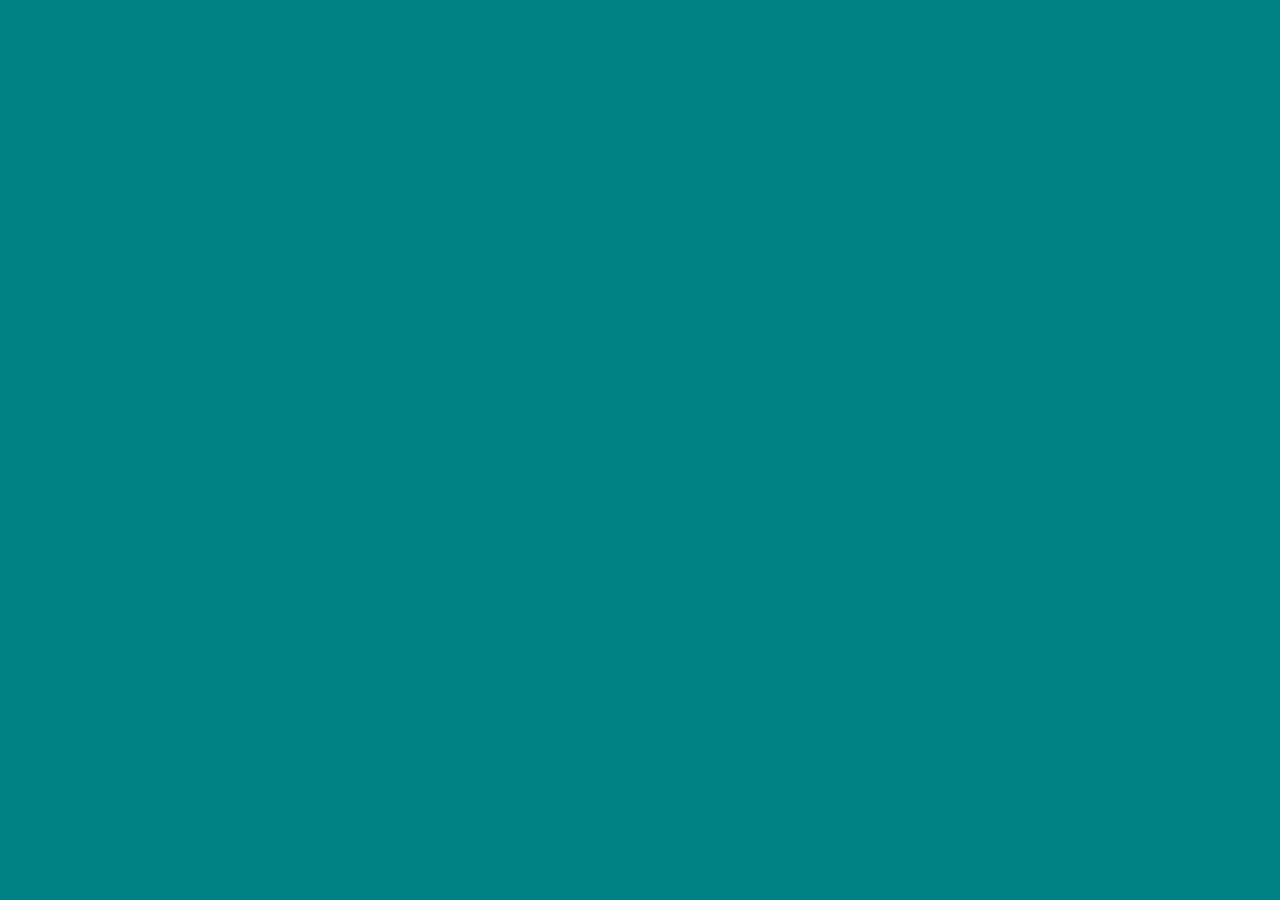
==== index.html @ 5dda8cef "first commit" ====
<!DOCTYPE html>
<html lang="en">
<head>
    <meta charset="UTF-8">
    <meta name="viewport" content="width=device-width, initial-scale=1.0">
    <title>Fungi Finders</title>
    <link rel="stylesheet" href="/style.css">
</head>
<body>
    
</body>
</html>
---- style.css ----
body {
    background-color: teal;
}
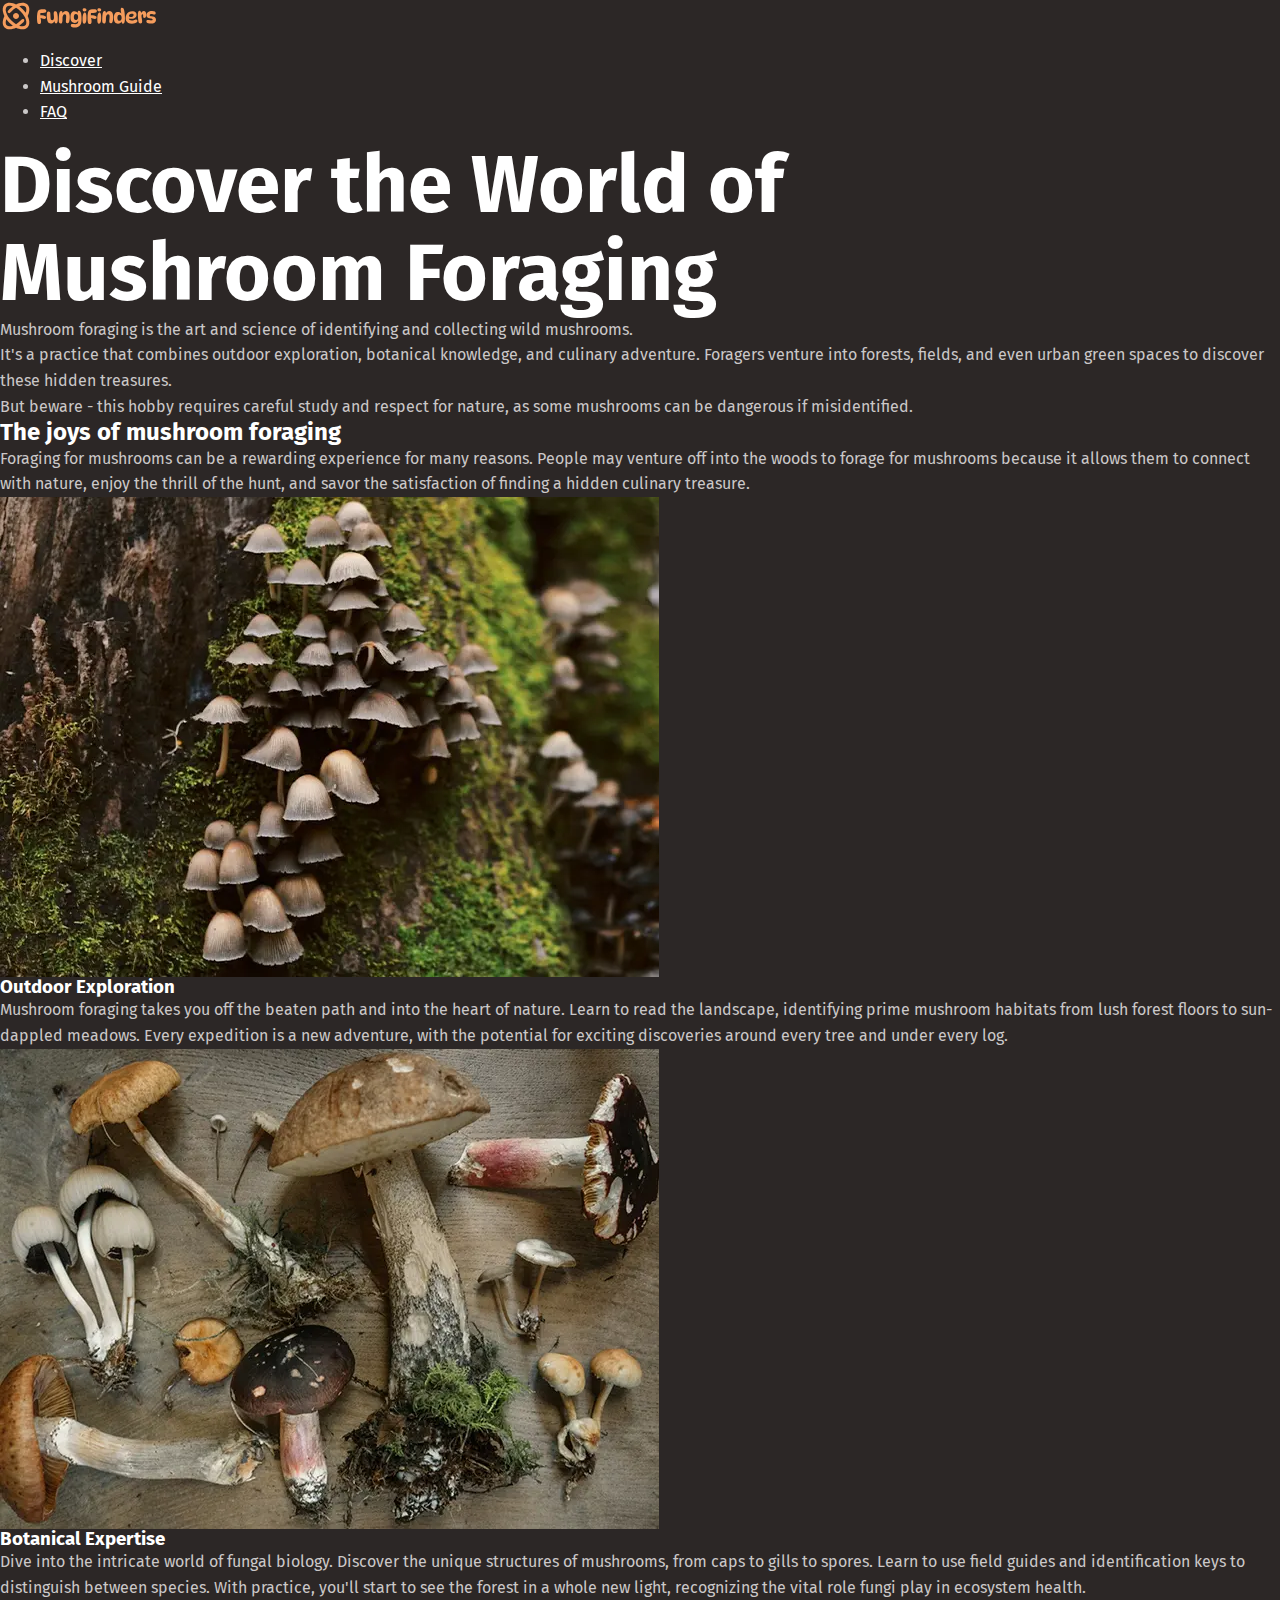
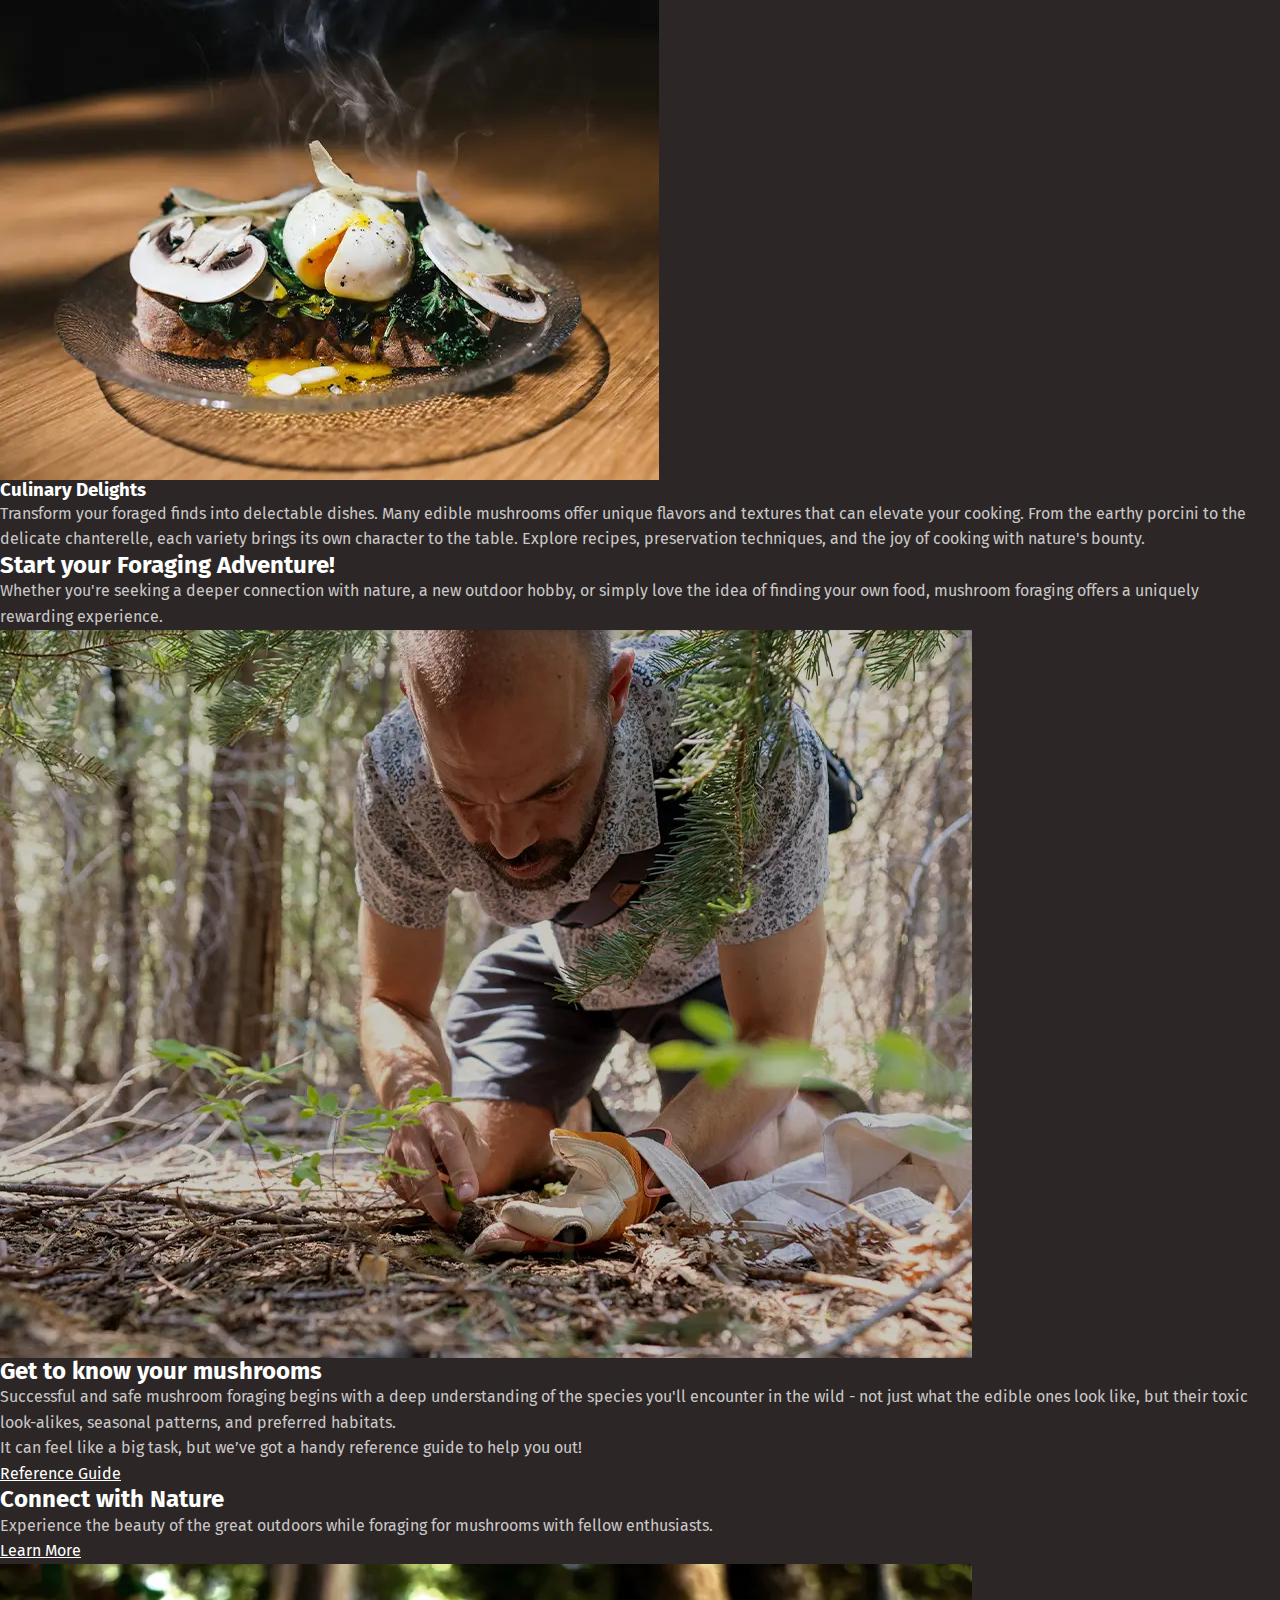
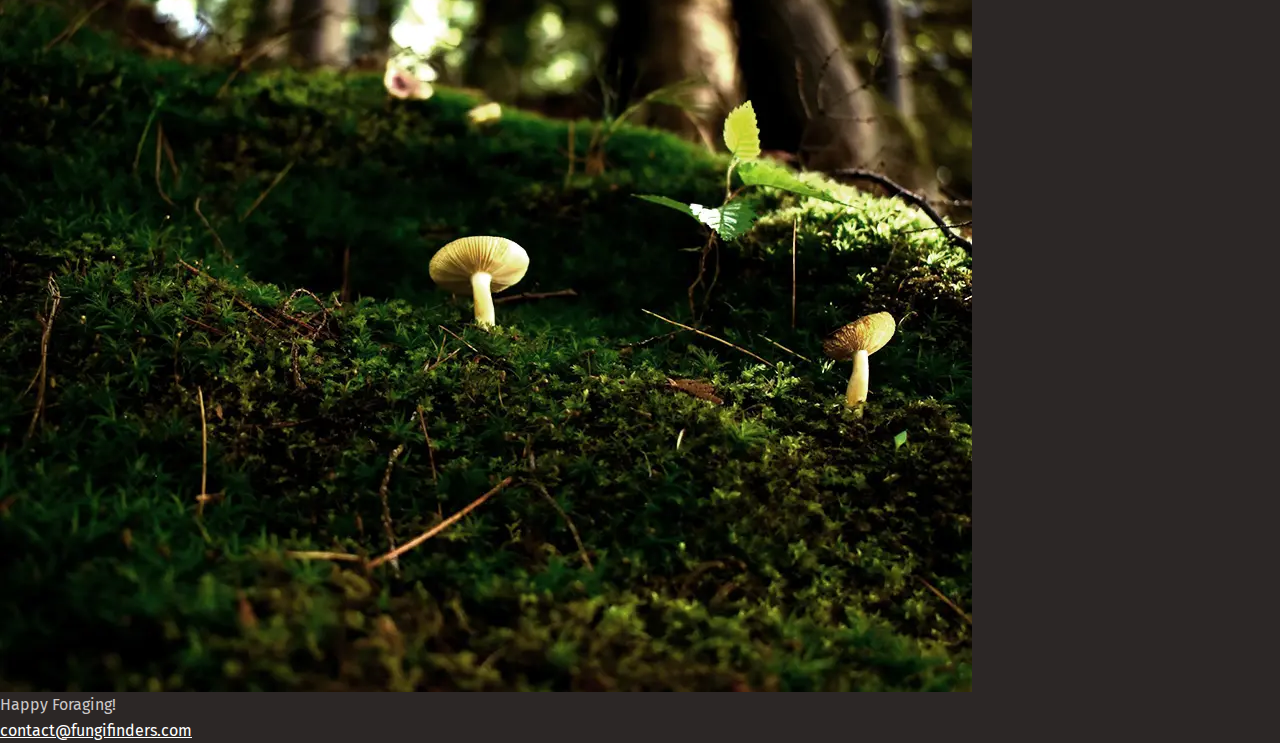
==== commit aca04268: "finished the html" ====
--- a/index.html
+++ b/index.html
@@ -1,12 +1,148 @@
 <!DOCTYPE html>
 <html lang="en">
+
 <head>
     <meta charset="UTF-8">
     <meta name="viewport" content="width=device-width, initial-scale=1.0">
     <title>Fungi Finders</title>
     <link rel="stylesheet" href="/style.css">
+    <link rel="stylesheet" href="/fonts.css">
 </head>
+
 <body>
-    
+    <header class="primary-header">
+        <!--site logo-->
+        <a href="/">
+            <img class="logo" src="/assets/fungi-finders.svg" alt="Fungi finders" />
+        </a>
+
+        <nav class="primary-navigation">
+            <ul>
+                <li><a href="/">Discover</a></li>
+                <li><a href="#">Mushroom Guide</a></li>
+                <li><a href="#">FAQ</a></li>
+            </ul>
+        </nav>
+    </header>
+
+    <main>
+        <section class="hero">
+            <h1>Discover the World of Mushroom Foraging</h1>
+            <p>
+                Mushroom foraging is the art and science of identifying and collecting wild mushrooms.
+            </p>
+            <p>
+                It's a practice that combines outdoor exploration, botanical knowledge, and culinary adventure. Foragers
+                venture into forests, fields, and even urban green spaces to discover these hidden treasures.
+            </p>
+            <p>
+                But beware - this hobby requires careful study and respect for nature, as some mushrooms can be
+                dangerous if misidentified.
+            </p>
+        </section>
+
+        <section>
+            <h2>The joys of mushroom foraging</h2>
+            <p>Foraging for mushrooms can be a rewarding experience for many reasons. People may venture off into the
+                woods to forage for mushrooms because it allows them to connect with nature, enjoy the thrill of the
+                hunt, and savor the satisfaction of finding a hidden culinary treasure.</p>
+            <!--three columns-->
+            <div>
+                <div class="card">
+                    <img src="assets/outdoor-exploration.webp"
+                        alt="small grouping of brown mushrooms growing on a mossy tree trunk">
+                    <h3>Outdoor Exploration</h3>
+                    <p>Mushroom foraging takes you off the beaten path and into the heart of nature. Learn to read the
+                        landscape, identifying prime mushroom habitats from lush forest floors to sun-dappled meadows.
+                        Every expedition is a new adventure, with the potential for exciting discoveries around every
+                        tree and under every log.</p>
+                </div>
+
+                <div class="card">
+                    <img src="assets/botanical-expertise.webp"
+                        alt="display of ten wild various mushrooms laying next to eachother">
+                    <h3>Botanical Expertise</h3>
+                    <p>Dive into the intricate world of fungal biology. Discover the unique structures of mushrooms,
+                        from caps to gills to spores. Learn to use field guides and identification keys to distinguish
+                        between species. With practice, you'll start to see the forest in a whole new light, recognizing
+                        the vital role fungi play in ecosystem health.</p>
+                </div>
+
+                <div class="card">
+                    <img src="assets/culinary-delight.webp" alt="cooked mushrooms presented on a clear glass plate">
+                    <h3>Culinary Delights</h3>
+                    <p>Transform your foraged finds into delectable dishes. Many edible mushrooms offer unique flavors
+                        and textures that can
+                        elevate your cooking. From the earthy porcini to the delicate chanterelle, each variety brings
+                        its own character to the
+                        table. Explore recipes, preservation techniques, and the joy of cooking with nature's bounty.
+                    </p>
+                </div>
+            </div>
+
+        </section>
+
+        <section>
+            <h2>Start your <span>Foraging Adventure!</span></h2>
+            <p>Whether you're seeking a deeper connection with nature, a new outdoor hobby, or simply love the idea of
+                finding your own
+                food, mushroom foraging offers a uniquely rewarding experience.</p>
+        </section>
+
+        <section>
+            <!--two columns-->
+            <div>
+                <div class="reference-guide">
+                    <img src="assets/get-to-know.webp" alt="man harvesting mushrooms under plants on forest floor">
+                </div>
+                <div>
+                    <h2>Get to know your mushrooms</h2>
+                    <p>Successful and safe mushroom foraging begins with a deep understanding of the species you'll
+                        encounter in the wild - not
+                        just what the edible ones look like, but their toxic look-alikes, seasonal patterns, and
+                        preferred habitats.</p>
+                    <p>It can feel like a big task, but we’ve got a handy reference guide to help you out!</p>
+                    <a class="button" href="#"><span class="visually-hidden">
+                            Learn more about wild mushrooms using our handy
+                        </span>
+                        Reference Guide
+                    </a>
+                </div>
+
+            </div>
+        </section>
+
+        <!--two columns-->
+        <section>
+            <div>
+                <div class="connect">
+                    <h2>Connect with Nature</h2>
+                    <p>Experience the beauty of the great outdoors while foraging for mushrooms with fellow enthusiasts.
+                    </p>
+                    <!--buttons are too short to describe in full the context. Utilities created for screen readers and assistive tech with visually-hidden class-->
+                    <a class="button" href="#">
+                        Learn More
+                        <span class="visually-hidden">
+                            about mushrooms with our helpful reference guide
+                        </span>
+                    </a>
+                </div>
+
+                <div>
+                    <img src="assets/nature.webp" alt="white mushrooms growing from moss covered ground">
+                </div>
+            </div>
+        </section>
+
+    </main>
+
+    <footer class="site-footer">
+        <p>Happy Foraging!</p>
+        <a href="mailto:contact@fungifinders.com">
+            <text>contact@fungifinders.com</text>
+        </a>
+    </footer>
+
 </body>
+
 </html>--- a/style.css
+++ b/style.css
@@ -1,3 +1,249 @@
-body {
-    background-color: teal;
-}+@layer reset, base, utilities, layout;
+
+/* the reset here*/
+@layer reset {
+  *,
+  *::before,
+  *::after {
+    box-sizing: border-box;
+  }
+
+  /* in mobile landscape mode, it won't change text size
+    https://kilianvalkhof.com/2022/css-html/your-css-reset-needs-text-size-adjust-probably/ */
+  html {
+    -moz-text-size-adjust: none;
+    -webkit-text-size-adjust: none;
+    text-size-adjust: none;
+  }
+
+  body,
+  h1,
+  h2,
+  h3,
+  h4,
+  p,
+  figure,
+  blockquote,
+  dl,
+  dd {
+    margin: 0;
+  }
+
+  /* Instead of ol and li, this is a modern approach to not read to screen readers the list
+    https://www.scottohara.me/blog/2019/01/12/lists-and-safari.html */
+  [role="list"] {
+    list-style: none;
+    margin: 0;
+    padding: 0;
+  }
+
+  body {
+    min-block-size: 100vh;
+    line-height: 1.6;
+  }
+
+  /*line height tighter for bigger sizes so we can manipulate padding if needed */
+  h1,
+  h2,
+  h3,
+  button,
+  input,
+  label {
+    line-height: 1.1;
+  }
+
+  /*if a line of text shifts words to another line, this will balance the amount of words*/
+  h1,
+  h2,
+  h3,
+  h4 {
+    text-wrap: balance;
+  }
+
+  /*large blocks of texts might create an orphan word, but this prevents it- as long as browser supports it*/
+  p,
+  li {
+    text-wrap: pretty;
+  }
+
+  img,
+  picture {
+    max-inline-size: 100%;
+    display: block;
+  }
+
+  input,
+  button,
+  textarea,
+  select {
+    font: inherit;
+  }
+}
+
+/* :root custom properties + base/global styles here*/
+
+@layer base {
+  :root {
+    /*darker shades are smaller numbers (ex: gray-100). Lighter shades are higher numbers (ex: brown-800) */
+    --clr-white: hsl(0, 0%, 100%);
+    --clr-gray-100: hsl(0, 2%, 79%);
+    --clr-brand-400: hsl(25, 88%, 75%);
+    --clr-brand-500: hsl(25, 88%, 66%);
+    --clr-green-400: hsl(143, 19%, 49%);
+    --clr-green-500: hsl(143, 38%, 37%);
+    --clr-green-600: hsl(145, 29%, 19%);
+    --clr-brown-500: hsl(10, 5%, 25%);
+    --clr-brown-600: hsl(9, 7%, 21%);
+    --clr-brown-700: hsl(9, 8%, 16%);
+    --clr-brown-800: hsl(0, 6%, 15%);
+    --clr-brown-900: hsl(0, 6%, 13%);
+
+    --clr-orange-500: hsl(28, 43%, 28%);
+    --clr-red-500: hsl(359, 34%, 24%);
+    --clr-teal-500: hsl(186, 42%, 25%);
+
+    /*Family Fonts: /*fira sans and outfit font*/
+    --ff-heading: "Outfit", sans-serif;
+    --ff-body: "Fira Sans", sans-serif;
+
+    /*smaller font sizes are smaller numbers (ex: --fs-300: 0.875rem). larger font sizes are higher numbers (ex: --fs-900: 3.75rem). ALso changed figma design from px to rem units for accessibility/ user preferences when they have changed screen sizing. If keeping px, it might override user preferences */
+    /*Font Sizes*/
+    --fs-300: 0.875rem;
+    --fs-400: 1rem;
+    --fs-500: 1.125rem;
+    --fs-600: 1.25rem;
+    --fs-700: 1.5rem;
+    --fs-800: 2rem;
+    --fs-900: 3.75rem;
+    --fs-1000: 3.75rem;
+
+    @media (width > 760px) {
+      --fs-300: 0.875rem;
+      --fs-400: 1rem;
+      --fs-500: 1.25rem;
+      --fs-600: 1.5rem;
+      --fs-700: 2rem;
+      --fs-800: 3rem;
+      --fs-900: 5rem;
+      --fs-1000: 7.5rem;
+    }
+  }
+
+  :root {
+    /* primitives here - description by purpose*/
+    --text-main: var(--clr-gray-100);
+    --text-high-contrast: var(--clr-white);
+    --text-brand: var(--clr-brand-500);
+    --text-brand-light: var(--clr-brand-400);
+
+    --background-accent-light: var(--clr-green-400);
+    --background-accent-main: var(--clr-green-500);
+    --background-accent-dark: var(--clr-green-600);
+
+    --background-extra-light: var(--clr-brown-500);
+    --background-light: var(--clr-brown-600);
+    --background-main: var(--clr-brown-700);
+    --background-dark: var(--clr-brown-800);
+    --background-extra-dark: var(--clr-brown-900);
+
+    --font-size-heading-sm: var(--fs-700);
+    --font-size-heading-regular: var(--fs-800);
+    --font-size-heading-lg: var(--fs-900);
+    --font-size-heading-xl: var(--fs-1000);
+
+    --font-size-sm: var(--fs-300);
+    --font-size-regular: var(--fs-400);
+    --font-size-md: var(--fs-500);
+    --font-size-lg: var(--fs-600);
+
+    /*Other Variable Properties from the Design*/
+    --border-radius-sm: 0.25rem;
+    --border-radius-med: 0.5rem;
+    --border-radius-lg: 0.75rem;
+
+    /* Custom Properties*/
+    html {
+      font-family: var(--ff-body);
+      line-height: 1.6rem;
+    }
+
+    body {
+      font-family: var(--ff-body);
+      font-size: var(--font-size-regular);
+      color: var(--text-main);
+      background-color: var(--background-main);
+    }
+
+    h1,
+    h2,
+    h3,
+    h4 {
+      font-family: var(--ff-heading) "Outfit", sans-serif;
+      font-weight: 700;
+      color: var(--text-high-contrast);
+    }
+
+    h1 {
+      font-size: var(--font-size-heading-lg);
+    }
+
+    a {
+      color: var(--text-high-contrast);
+    }
+
+    a:hover,
+    a:focus-visible {
+      color: var(--text-brand-light);
+    }
+  }
+}
+
+/*buttons are too short to describe in full the context. Utilities created for screen readers and assistive tech*/
+@layer utilities {
+  .visually-hidden {
+    clip: rect(0 0 0 0);
+    clip-path: inset(50%);
+    height: 1px;
+    overflow: hidden;
+    position: absolute;
+    white-space: nowrap;
+    width: 1px;
+  }
+}
+
+/* limit the maximum width the content can reach and add custom properties because it shows up in multi spots*/
+@layer layout {
+  .wrapper {
+    --wrapper-max-width: 1130px;
+    --wrapper-padding: 1rem;
+
+    max-width: var(--wrapper-max-width);
+    margin-inline: auto;
+    padding-inline: var(--wrapper-padding);
+    /* helps to match the Figma file */
+    box-sizing: content-box;
+  }
+
+  /*data attributes based on CUBE CSS styling. Easier to read in HTML. Can hook into with JS. The symbol & is a placeholder for the original selector (wrapper)*/
+  &[data-type="narrow"] {
+    --wrapper-max-width: 720px;
+  }
+
+  &[data-type="wide"] {
+    --wrapper-max-width: 1330px;
+  }
+
+  @layer layout {
+    .section {
+      padding-block: 3.75rem;
+
+      @media (min-width: 760px) {
+        padding-block: 8rem;
+
+        &[data-padding="compact"] {
+          padding-block: 4.5rem;
+        }
+      }
+    }
+  }
+}
--- a/fonts.css
+++ b/fonts.css
@@ -0,0 +1,105 @@
+/* outfit-100 - latin */
+@font-face {
+  font-display: swap; /* Check https://developer.mozilla.org/en-US/docs/Web/CSS/@font-face/font-display for other options. */
+  font-family: "Outfit";
+  font-style: normal;
+  font-weight: 100;
+  src: url("./fonts/outfit-v11-latin-100.woff2") format("woff2"); /* Chrome 36+, Opera 23+, Firefox 39+, Safari 12+, iOS 10+ */
+}
+/* outfit-200 - latin */
+@font-face {
+  font-display: swap; /* Check https://developer.mozilla.org/en-US/docs/Web/CSS/@font-face/font-display for other options. */
+  font-family: "Outfit";
+  font-style: normal;
+  font-weight: 200;
+  src: url("./fonts/outfit-v11-latin-200.woff2") format("woff2"); /* Chrome 36+, Opera 23+, Firefox 39+, Safari 12+, iOS 10+ */
+}
+/* outfit-300 - latin */
+@font-face {
+  font-display: swap; /* Check https://developer.mozilla.org/en-US/docs/Web/CSS/@font-face/font-display for other options. */
+  font-family: "Outfit";
+  font-style: normal;
+  font-weight: 300;
+  src: url("./fonts/outfit-v11-latin-300.woff2") format("woff2"); /* Chrome 36+, Opera 23+, Firefox 39+, Safari 12+, iOS 10+ */
+}
+/* outfit-regular - latin */
+@font-face {
+  font-display: swap; /* Check https://developer.mozilla.org/en-US/docs/Web/CSS/@font-face/font-display for other options. */
+  font-family: "Outfit";
+  font-style: normal;
+  font-weight: 400;
+  src: url("./fonts/outfit-v11-latin-regular.woff2") format("woff2"); /* Chrome 36+, Opera 23+, Firefox 39+, Safari 12+, iOS 10+ */
+}
+/* outfit-500 - latin */
+@font-face {
+  font-display: swap; /* Check https://developer.mozilla.org/en-US/docs/Web/CSS/@font-face/font-display for other options. */
+  font-family: "Outfit";
+  font-style: normal;
+  font-weight: 500;
+  src: url("./fonts/outfit-v11-latin-500.woff2") format("woff2"); /* Chrome 36+, Opera 23+, Firefox 39+, Safari 12+, iOS 10+ */
+}
+/* outfit-600 - latin */
+@font-face {
+  font-display: swap; /* Check https://developer.mozilla.org/en-US/docs/Web/CSS/@font-face/font-display for other options. */
+  font-family: "Outfit";
+  font-style: normal;
+  font-weight: 600;
+  src: url("./fonts/outfit-v11-latin-600.woff2") format("woff2"); /* Chrome 36+, Opera 23+, Firefox 39+, Safari 12+, iOS 10+ */
+}
+/* outfit-700 - latin */
+@font-face {
+  font-display: swap; /* Check https://developer.mozilla.org/en-US/docs/Web/CSS/@font-face/font-display for other options. */
+  font-family: "Outfit";
+  font-style: normal;
+  font-weight: 700;
+  src: url("./fonts/outfit-v11-latin-700.woff2") format("woff2"); /* Chrome 36+, Opera 23+, Firefox 39+, Safari 12+, iOS 10+ */
+}
+/* outfit-800 - latin */
+@font-face {
+  font-display: swap; /* Check https://developer.mozilla.org/en-US/docs/Web/CSS/@font-face/font-display for other options. */
+  font-family: "Outfit";
+  font-style: normal;
+  font-weight: 800;
+  src: url("./fonts/outfit-v11-latin-800.woff2") format("woff2"); /* Chrome 36+, Opera 23+, Firefox 39+, Safari 12+, iOS 10+ */
+}
+/* outfit-900 - latin */
+@font-face {
+  font-display: swap; /* Check https://developer.mozilla.org/en-US/docs/Web/CSS/@font-face/font-display for other options. */
+  font-family: "Outfit";
+  font-style: normal;
+  font-weight: 900;
+  src: url("./fonts/outfit-v11-latin-900.woff2") format("woff2"); /* Chrome 36+, Opera 23+, Firefox 39+, Safari 12+, iOS 10+ */
+}
+
+/* fira-sans-regular - latin */
+@font-face {
+  font-display: swap; /* Check https://developer.mozilla.org/en-US/docs/Web/CSS/@font-face/font-display for other options. */
+  font-family: "Fira Sans";
+  font-style: normal;
+  font-weight: 400;
+  src: url("./fonts/fira-sans-v17-latin-regular.woff2") format("woff2"); /* Chrome 36+, Opera 23+, Firefox 39+, Safari 12+, iOS 10+ */
+}
+/* fira-sans-italic - latin */
+@font-face {
+  font-display: swap; /* Check https://developer.mozilla.org/en-US/docs/Web/CSS/@font-face/font-display for other options. */
+  font-family: "Fira Sans";
+  font-style: italic;
+  font-weight: 400;
+  src: url("./fonts/fira-sans-v17-latin-italic.woff2") format("woff2"); /* Chrome 36+, Opera 23+, Firefox 39+, Safari 12+, iOS 10+ */
+}
+/* fira-sans-700 - latin */
+@font-face {
+  font-display: swap; /* Check https://developer.mozilla.org/en-US/docs/Web/CSS/@font-face/font-display for other options. */
+  font-family: "Fira Sans";
+  font-style: normal;
+  font-weight: 700;
+  src: url("./fonts/fira-sans-v17-latin-700.woff2") format("woff2"); /* Chrome 36+, Opera 23+, Firefox 39+, Safari 12+, iOS 10+ */
+}
+/* fira-sans-700italic - latin */
+@font-face {
+  font-display: swap; /* Check https://developer.mozilla.org/en-US/docs/Web/CSS/@font-face/font-display for other options. */
+  font-family: "Fira Sans";
+  font-style: italic;
+  font-weight: 700;
+  src: url("./fonts/fira-sans-v17-latin-700italic.woff2") format("woff2"); /* Chrome 36+, Opera 23+, Firefox 39+, Safari 12+, iOS 10+ */
+}
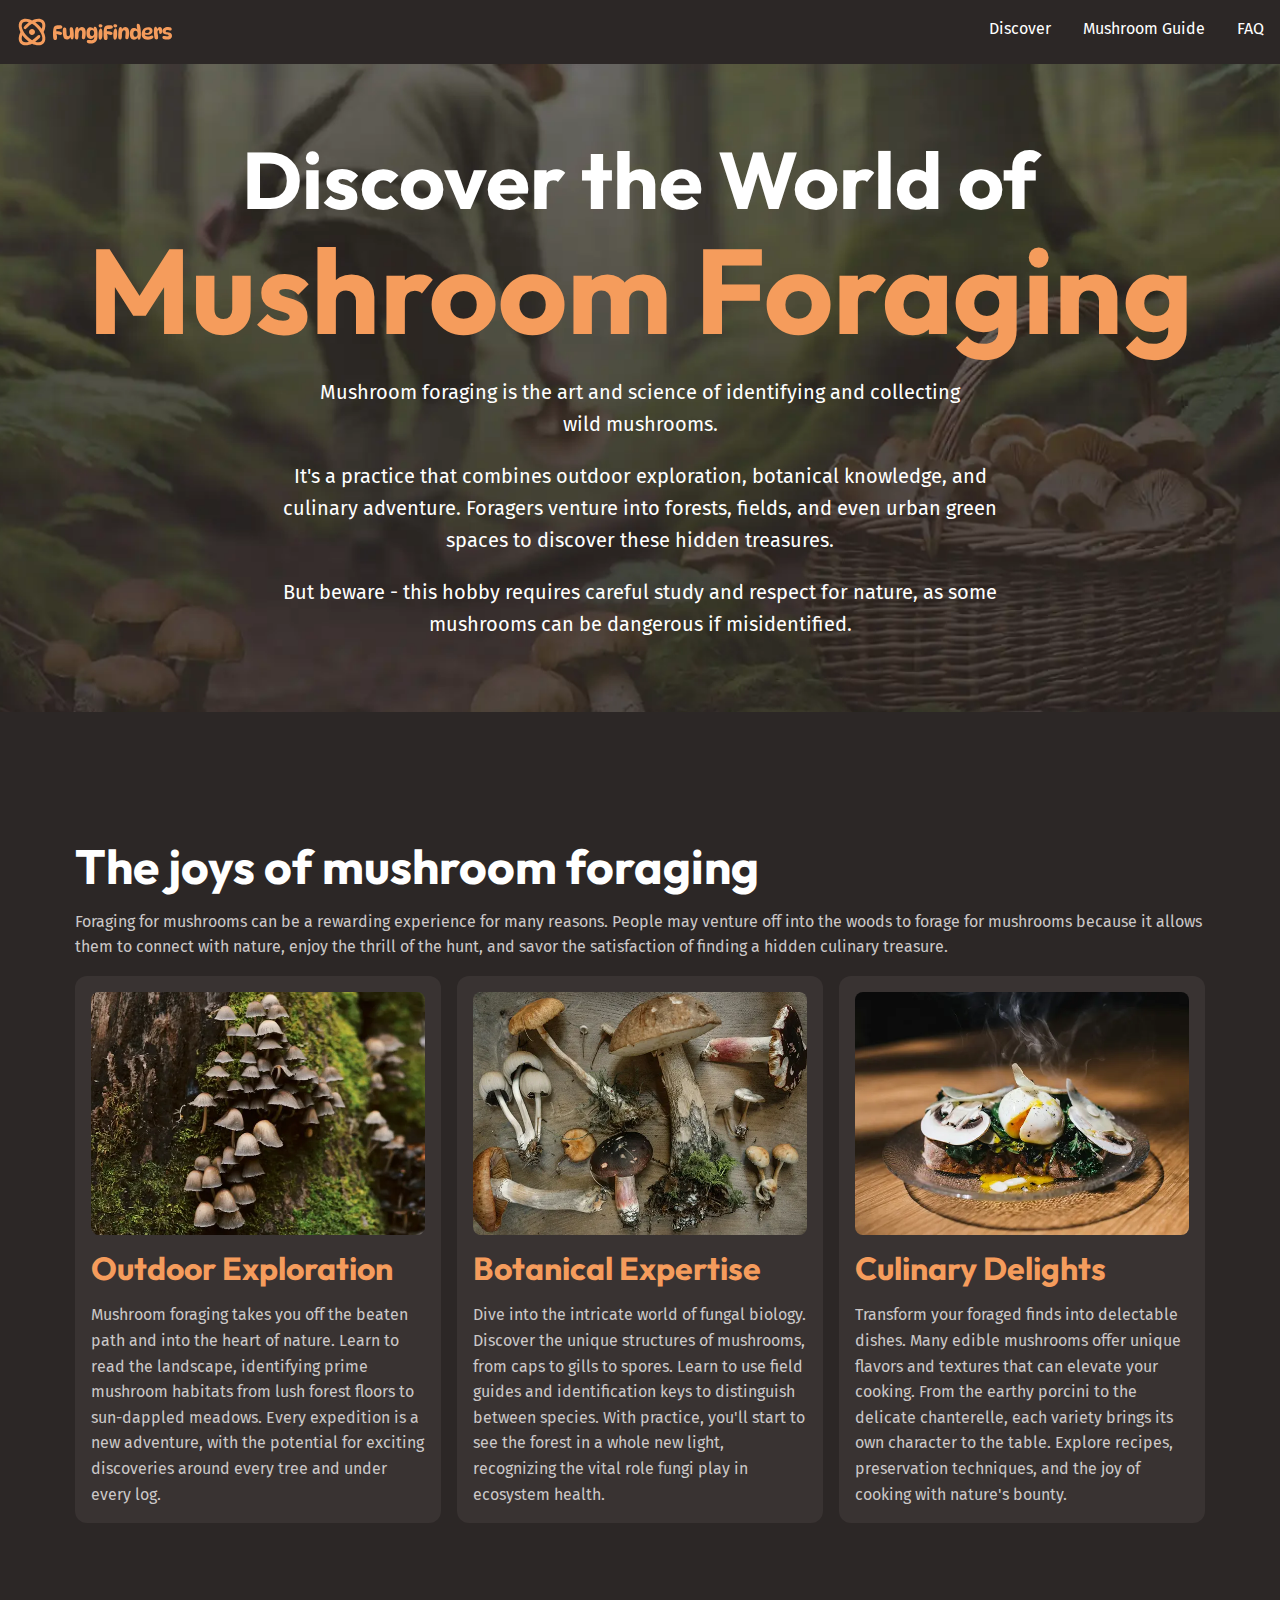
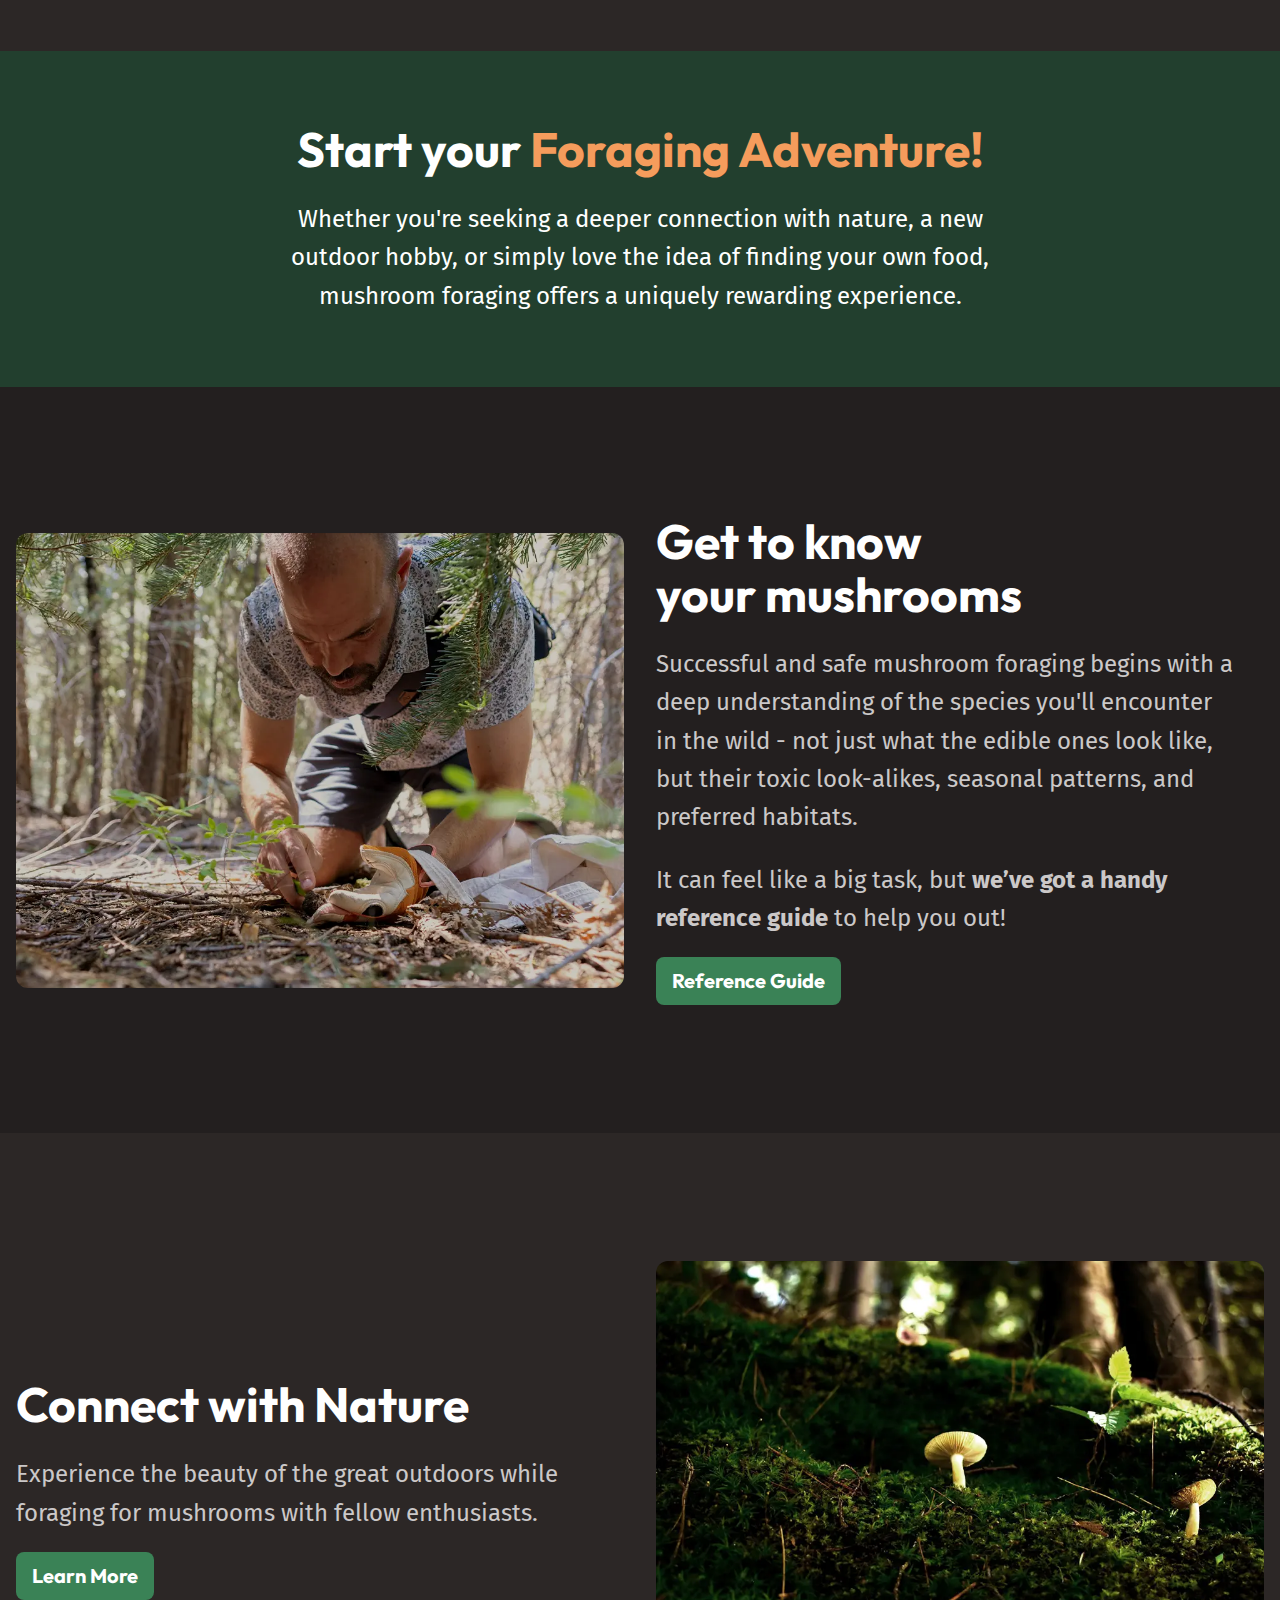
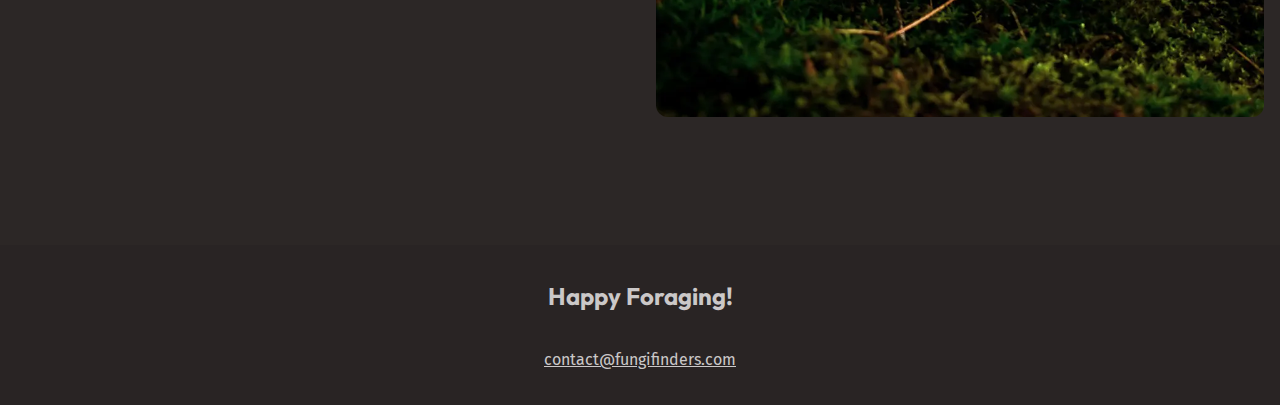
==== commit e5f00328: "Finished first page" ====
--- a/index.html
+++ b/index.html
@@ -10,126 +10,166 @@
 </head>
 
 <body>
-    <header class="primary-header">
-        <!--site logo-->
-        <a href="/">
-            <img class="logo" src="/assets/fungi-finders.svg" alt="Fungi finders" />
-        </a>
-
-        <nav class="primary-navigation">
-            <ul>
-                <li><a href="/">Discover</a></li>
-                <li><a href="#">Mushroom Guide</a></li>
-                <li><a href="#">FAQ</a></li>
-            </ul>
-        </nav>
+    <header class="site-header">
+        <div class="wrapper" data-width="wide"> <!--site logo-->
+            <div class="site-header--inner">
+                <img src="/assets/fungi-finders.svg" alt="Fungi finders" />
+                <nav class="primary-navigation">
+                    <ul role="list">
+                        <li><a href="/">Discover</a></li>
+                        <li><a href="#">Mushroom Guide</a></li>
+                        <li><a href="#">FAQ</a></li>
+                    </ul>
+                </nav>
+            </div>
+        </div>
     </header>
 
     <main>
-        <section class="hero">
-            <h1>Discover the World of Mushroom Foraging</h1>
-            <p>
-                Mushroom foraging is the art and science of identifying and collecting wild mushrooms.
-            </p>
-            <p>
-                It's a practice that combines outdoor exploration, botanical knowledge, and culinary adventure. Foragers
-                venture into forests, fields, and even urban green spaces to discover these hidden treasures.
-            </p>
-            <p>
-                But beware - this hobby requires careful study and respect for nature, as some mushrooms can be
-                dangerous if misidentified.
-            </p>
-        </section>
+        <section class="section flow hero" data-padding="compact">
+            <div class="wrapper">
+                <h1 class="hero--title">Discover the World of <span>Mushroom Foraging</span>
+                </h1>
+            </div>
+            <div class="wrapper" data-width="narrow">
+                <div class="flow">
+                    <p>
+                        Mushroom foraging is the art and science of identifying and collecting wild mushrooms.
+                    </p>
 
-        <section>
-            <h2>The joys of mushroom foraging</h2>
-            <p>Foraging for mushrooms can be a rewarding experience for many reasons. People may venture off into the
-                woods to forage for mushrooms because it allows them to connect with nature, enjoy the thrill of the
-                hunt, and savor the satisfaction of finding a hidden culinary treasure.</p>
-            <!--three columns-->
-            <div>
-                <div class="card">
-                    <img src="assets/outdoor-exploration.webp"
-                        alt="small grouping of brown mushrooms growing on a mossy tree trunk">
-                    <h3>Outdoor Exploration</h3>
-                    <p>Mushroom foraging takes you off the beaten path and into the heart of nature. Learn to read the
-                        landscape, identifying prime mushroom habitats from lush forest floors to sun-dappled meadows.
-                        Every expedition is a new adventure, with the potential for exciting discoveries around every
-                        tree and under every log.</p>
-                </div>
-
-                <div class="card">
-                    <img src="assets/botanical-expertise.webp"
-                        alt="display of ten wild various mushrooms laying next to eachother">
-                    <h3>Botanical Expertise</h3>
-                    <p>Dive into the intricate world of fungal biology. Discover the unique structures of mushrooms,
-                        from caps to gills to spores. Learn to use field guides and identification keys to distinguish
-                        between species. With practice, you'll start to see the forest in a whole new light, recognizing
-                        the vital role fungi play in ecosystem health.</p>
-                </div>
-
-                <div class="card">
-                    <img src="assets/culinary-delight.webp" alt="cooked mushrooms presented on a clear glass plate">
-                    <h3>Culinary Delights</h3>
-                    <p>Transform your foraged finds into delectable dishes. Many edible mushrooms offer unique flavors
-                        and textures that can
-                        elevate your cooking. From the earthy porcini to the delicate chanterelle, each variety brings
-                        its own character to the
-                        table. Explore recipes, preservation techniques, and the joy of cooking with nature's bounty.
+                    <p>
+                        It's a practice that combines outdoor exploration, botanical knowledge, and culinary adventure.
+                        Foragers
+                        venture into forests, fields, and even urban green spaces to discover these hidden treasures.
                     </p>
-                </div>
-            </div>
-
-        </section>
-
-        <section>
-            <h2>Start your <span>Foraging Adventure!</span></h2>
-            <p>Whether you're seeking a deeper connection with nature, a new outdoor hobby, or simply love the idea of
-                finding your own
-                food, mushroom foraging offers a uniquely rewarding experience.</p>
-        </section>
-
-        <section>
-            <!--two columns-->
-            <div>
-                <div class="reference-guide">
-                    <img src="assets/get-to-know.webp" alt="man harvesting mushrooms under plants on forest floor">
-                </div>
-                <div>
-                    <h2>Get to know your mushrooms</h2>
-                    <p>Successful and safe mushroom foraging begins with a deep understanding of the species you'll
-                        encounter in the wild - not
-                        just what the edible ones look like, but their toxic look-alikes, seasonal patterns, and
-                        preferred habitats.</p>
-                    <p>It can feel like a big task, but we’ve got a handy reference guide to help you out!</p>
-                    <a class="button" href="#"><span class="visually-hidden">
-                            Learn more about wild mushrooms using our handy
-                        </span>
-                        Reference Guide
-                    </a>
+                    <p>
+                        But beware - this hobby requires careful study and respect for nature, as some mushrooms can be
+                        dangerous if misidentified.
+                    </p>
                 </div>
 
             </div>
         </section>
 
+        <section class="section">
+            <div class="wrapper flow">
+                <h2 class="section-title">The joys of mushroom foraging</h2>
+                <p>Foraging for mushrooms can be a rewarding experience for many reasons. People may venture off
+                    into
+                    the
+                    woods to forage for mushrooms because it allows them to connect with nature, enjoy the thrill of
+                    the
+                    hunt, and savor the satisfaction of finding a hidden culinary treasure.
+                </p>
+                <!--three columns-->
+                <div class="equal-columns">
+                    <div class="card grid-flow">
+                        <img src="assets/outdoor-exploration.webp"
+                            alt="small grouping of brown mushrooms growing on a mossy tree trunk" />
+                        <h3 class="card--title">Outdoor Exploration</h3>
+                        <p>Mushroom foraging takes you off the beaten path and into the heart of nature. Learn to read
+                            the
+                            landscape, identifying prime mushroom habitats from lush forest floors to sun-dappled
+                            meadows.
+                            Every expedition is a new adventure, with the potential for exciting discoveries around
+                            every
+                            tree and under every log.
+                        </p>
+                    </div>
+                    <div class="card grid-flow">
+                        <img src="assets/botanical-expertise.webp"
+                            alt="display of ten wild various mushrooms laying next to eachother" />
+                        <h3 class="card--title">Botanical Expertise</h3>
+                        <p>Dive into the intricate world of fungal biology. Discover the unique structures of mushrooms,
+                            from caps to gills to spores. Learn to use field guides and identification keys to
+                            distinguish
+                            between species. With practice, you'll start to see the forest in a whole new light,
+                            recognizing
+                            the vital role fungi play in ecosystem health.
+                        </p>
+                    </div>
+                    <div class="card grid-flow">
+                        <img src="assets/culinary-delight.webp" alt="cooked mushrooms presented on a clear glass plate">
+                        <h3 class="card--title">Culinary Delights</h3>
+                        <p>Transform your foraged finds into delectable dishes. Many edible mushrooms offer unique
+                            flavors
+                            and textures that can
+                            elevate your cooking. From the earthy porcini to the delicate chanterelle, each variety
+                            brings
+                            its own character to the
+                            table. Explore recipes, preservation techniques, and the joy of cooking with nature's
+                            bounty.
+                        </p>
+                    </div>
+                </div>
+            </div>
+        </section>
+
+        <section class="section background-accent text-center" data-padding="compact">
+            <div class="wrapper" data-width="narrow">
+                <div class="flow font-size-lg text-high-contrast">
+                    <h2 class="section-title">Start your <span class="text-brand">Foraging Adventure!</span></h2>
+                    <p>Whether you're seeking a deeper connection with nature, a new outdoor hobby, or simply love the
+                        idea
+                        of
+                        finding your own
+                        food, mushroom foraging offers a uniquely rewarding experience.
+                    </p>
+                </div>
+            </div>
+        </section>
+
+        <section class="background-extra-dark section">
+            <!--two columns-->
+            <div class="wrapper" data-width="wide">
+                <div class="equal-columns" data-gap="large" data-alignment="centered">
+                    <div class="reference-guide">
+                        <img src="assets/get-to-know.webp"
+                            alt="man harvesting mushrooms under plants on forest floor" />
+                    </div>
+                    <div>
+                        <div class="flow font-size-lg">
+                            <h2 class="section-title">Get to know your mushrooms</h2>
+                            <p>Successful and safe mushroom foraging begins with a deep understanding of the species
+                                you'll
+                                encounter in the wild - not
+                                just what the edible ones look like, but their toxic look-alikes, seasonal patterns, and
+                                preferred habitats.</p>
+                            <p>It can feel like a big task, but <strong>we’ve got a handy reference guide</strong> to
+                                help
+                                you out!
+                            </p>
+                            <a class="button" href="/mushroom-guide.html"><span class="visually-hidden">
+                                    Learn more about wild mushrooms using our handy
+                                </span>
+                                Reference Guide
+                            </a>
+                        </div>
+                    </div>
+                </div>
+            </div>
+        </section>
+
         <!--two columns-->
-        <section>
-            <div>
-                <div class="connect">
-                    <h2>Connect with Nature</h2>
-                    <p>Experience the beauty of the great outdoors while foraging for mushrooms with fellow enthusiasts.
-                    </p>
-                    <!--buttons are too short to describe in full the context. Utilities created for screen readers and assistive tech with visually-hidden class-->
-                    <a class="button" href="#">
-                        Learn More
-                        <span class="visually-hidden">
-                            about mushrooms with our helpful reference guide
-                        </span>
-                    </a>
-                </div>
-
-                <div>
-                    <img src="assets/nature.webp" alt="white mushrooms growing from moss covered ground">
+        <section class="section">
+            <div class="wrapper" data-width="wide">
+                <div class="equal-columns" data-gap="large" data-alignment="centered">
+                    <div class="connect flow font-size-lg">
+                        <h2 class="section-title">Connect with Nature</h2>
+                        <p>Experience the beauty of the great outdoors while foraging for mushrooms with fellow
+                            enthusiasts.
+                        </p>
+                        <!--buttons are too short to describe in full the context. Utilities created for screen readers and assistive tech with visually-hidden class-->
+                        <a class="button" href="#">
+                            Learn More
+                            <span class="visually-hidden">
+                                about mushrooms with our helpful reference guide
+                            </span>
+                        </a>
+                    </div>
+                    <div>
+                        <img src="assets/nature.webp" alt="white mushrooms growing from moss covered ground">
+                    </div>
                 </div>
             </div>
         </section>
@@ -137,12 +177,11 @@
     </main>
 
     <footer class="site-footer">
-        <p>Happy Foraging!</p>
+        <p class="site-footer--title">Happy Foraging!</p>
         <a href="mailto:contact@fungifinders.com">
             <text>contact@fungifinders.com</text>
         </a>
     </footer>
-
 </body>
 
 </html>--- a/style.css
+++ b/style.css
@@ -1,4 +1,4 @@
-@layer reset, base, utilities, layout;
+/*@layer reset, base, utilities, layout;*/
 
 /* the reset here*/
 @layer reset {
@@ -52,7 +52,7 @@
     line-height: 1.1;
   }
 
-  /*if a line of text shifts words to another line, this will balance the amount of words*/
+  /*if a line of text shifts words to another line, this will balance the amount of words- progressive enhancement*/
   h1,
   h2,
   h3,
@@ -60,7 +60,7 @@
     text-wrap: balance;
   }
 
-  /*large blocks of texts might create an orphan word, but this prevents it- as long as browser supports it*/
+  /*large blocks of texts might create an orphan word, but this prevents it- as long as browser supports it-progressive enhancement*/
   p,
   li {
     text-wrap: pretty;
@@ -160,35 +160,158 @@
     --border-radius-sm: 0.25rem;
     --border-radius-med: 0.5rem;
     --border-radius-lg: 0.75rem;
-
-    /* Custom Properties*/
-    html {
-      font-family: var(--ff-body);
-      line-height: 1.6rem;
-    }
-
-    body {
-      font-family: var(--ff-body);
-      font-size: var(--font-size-regular);
+  }
+}
+
+@layer base {
+  /*Custom Properties*/
+  html {
+    font-family: var(--ff-body);
+    line-height: 1.6rem;
+  }
+
+  h1 {
+    font-size: var(--font-size-heading-lg);
+  }
+
+  body {
+    font-family: var(--ff-body);
+    font-size: var(--font-size-regular);
+    color: var(--text-main);
+    background-color: var(--background-main);
+  }
+
+  h1,
+  h2,
+  h3,
+  h4 {
+    font-family: var(--ff-heading);
+    font-weight: 700;
+    color: var(--text-high-contrast);
+  }
+
+  a {
+    color: var(--text-high-contrast);
+  }
+
+  a:hover,
+  a:focus-visible {
+    color: var(--text-brand-light);
+  }
+
+  img {
+    border-radius: var(--border-radius-lg);
+  }
+}
+
+/* limit the maximum width the content can reach and add custom properties because it shows up in multi spots*/
+@layer layout {
+  /* since margin:0 was applied in the beginning, flow(spacing) needs to be added back. Flow class-selects everything except the first child*/
+  .flow > * + * {
+    margin-top: var(
+      --flow-spacer,
+      1em
+    ); /*provides larger gap with proximity to text than rem*/
+  }
+
+  .grid-flow {
+    display: grid;
+    gap: var(--grid-flow-gap, 1rem);
+  }
+  .equal-columns {
+    display: grid;
+    gap: var(--equal-columns-gap, 1rem);
+    align-items: var(--equal-columns-vertical-alignment, stretch);
+
+    @media (width > 760px) {
+      grid-auto-flow: column;
+      grid-auto-columns: 1fr;
+    }
+
+    &[data-gap="large"] {
+      --equal-columns-gap: 2rem;
+    }
+
+    &[data-alignment="centered"] {
+      --equal-columns-vertical-alignment: center;
+    }
+    /*if wanting to do flex and have same exact width for each column: 
+    .flex-equal-columns 
+    {display: flex;
+    >* {flex: 1;}}*/
+  }
+  .wrapper {
+    /*or can do the calc(1130px +2rem) with 1 rem = to 16px on each side instead of changing box sizing*/
+    --wrapper-max-width: 1130px;
+    --wrapper-padding: 1rem;
+
+    max-width: var(--wrapper-max-width);
+    margin-inline: auto;
+    padding-inline: var(--wrapper-padding);
+
+    /* helps to match the Figma file sizing to set it to the content */
+    box-sizing: content-box;
+  }
+
+  /*data attributes based on CUBE CSS styling. Easier to read in HTML. Can hook into with JS. The symbol & is a placeholder for the original selector (wrapper)*/
+  .wrapper[data-width="narrow"] {
+    --wrapper-max-width: 720px;
+  }
+
+  .wrapper[data-width="wide"] {
+    --wrapper-max-width: 1330px;
+  }
+
+  .section {
+    --padding-block: 3.75rem;
+    padding-block: var(--padding-block);
+
+    @media (min-width: 760px) {
+      --padding-block: 8rem;
+
+      &[data-padding="compact"] {
+        --padding-block: 4.5rem;
+      }
+    }
+  }
+}
+
+@layer components {
+  .site-header {
+    padding-block: 1rem;
+  }
+
+  .site-header--inner {
+    display: flex;
+    flex-wrap: wrap;
+    gap: 0.5rem 2rem; /*font spacing to make it visually even around around tabs*/
+    justify-content: space-between;
+  }
+
+  .primary-navigation {
+    ul {
+      list-style: none;
+      margin: 0;
+      padding: 0;
+      display: flex;
+      flex-wrap: wrap;
+      gap: 0.5rem 2rem;
+    }
+
+    a {
+      text-decoration: none;
+    }
+  }
+
+  .site-footer {
+    text-align: center;
+    padding-block: 2rem;
+    background-color: var(--background-dark);
+    display: grid;
+    gap: 2rem;
+
+    a {
       color: var(--text-main);
-      background-color: var(--background-main);
-    }
-
-    h1,
-    h2,
-    h3,
-    h4 {
-      font-family: var(--ff-heading) "Outfit", sans-serif;
-      font-weight: 700;
-      color: var(--text-high-contrast);
-    }
-
-    h1 {
-      font-size: var(--font-size-heading-lg);
-    }
-
-    a {
-      color: var(--text-high-contrast);
     }
 
     a:hover,
@@ -196,10 +319,69 @@
       color: var(--text-brand-light);
     }
   }
-}
-
-/*buttons are too short to describe in full the context. Utilities created for screen readers and assistive tech*/
+
+  .site-footer--title {
+    font-size: var(--font-size-lg);
+    font-family: var(--ff-heading);
+    font-weight: 700;
+  }
+
+  .hero {
+    text-align: center;
+    background-image: url(/assets/hero.webp);
+    background-size: cover;
+    background-position: center;
+    font-size: var(--font-size-md);
+    color: var(--text-high-contrast);
+  }
+
+  .hero--title {
+    font-size: var(--font-size-heading-lg);
+    > span {
+      display: block;
+      font-size: var(--font-size-heading-xl);
+      color: var(--text-brand);
+    }
+  }
+
+  .card {
+    display: grid;
+    gap: var(--card-gap, 1rem);
+    padding: 1rem;
+    background-color: var(--background-light);
+    border-radius: var(--border-radius-lg);
+
+    img {
+      border-radius: var(--border-radius-med);
+    }
+  }
+
+  .card--title {
+    color: var(--card-title-color, var(--text-brand));
+    font-size: var(--card-title-font-size, var(--font-size-heading-sm));
+  }
+
+  .button {
+    display: inline-flex; /*will flex if icon needs to be added*/
+    padding: 0.5rem 1rem;
+    background-color: var(--background-accent-main);
+    font-family: var(--ff-heading);
+    font-weight: 700;
+    font-size: var(--font-size-md);
+    cursor: pointer;
+    text-decoration: none;
+    border-radius: var(--border-radius-med);
+  }
+
+  .button:hover,
+  .button:focus-visible {
+    color: var(--text-high-contrast);
+    background-color: var(--background-accent-light);
+  }
+}
+
 @layer utilities {
+  /*buttons are too short to describe in full the context. Utilities created for screen readers and assistive tech*/
   .visually-hidden {
     clip: rect(0 0 0 0);
     clip-path: inset(50%);
@@ -209,41 +391,78 @@
     white-space: nowrap;
     width: 1px;
   }
-}
-
-/* limit the maximum width the content can reach and add custom properties because it shows up in multi spots*/
-@layer layout {
-  .wrapper {
-    --wrapper-max-width: 1130px;
-    --wrapper-padding: 1rem;
-
-    max-width: var(--wrapper-max-width);
-    margin-inline: auto;
-    padding-inline: var(--wrapper-padding);
-    /* helps to match the Figma file */
-    box-sizing: content-box;
-  }
-
-  /*data attributes based on CUBE CSS styling. Easier to read in HTML. Can hook into with JS. The symbol & is a placeholder for the original selector (wrapper)*/
-  &[data-type="narrow"] {
-    --wrapper-max-width: 720px;
-  }
-
-  &[data-type="wide"] {
-    --wrapper-max-width: 1330px;
-  }
-
-  @layer layout {
-    .section {
-      padding-block: 3.75rem;
-
-      @media (min-width: 760px) {
-        padding-block: 8rem;
-
-        &[data-padding="compact"] {
-          padding-block: 4.5rem;
-        }
-      }
-    }
-  }
-}
+
+  /*background colors, font sizes, border radius go into utility classes*/
+  .section-title {
+    font-size: var(--font-size-heading-regular);
+  }
+  .text-center {
+    text-align: center;
+  }
+  .text-brand {
+    color: var(--text-brand);
+  }
+  .text-brand-light {
+    color: var(--text-brand-light);
+  }
+  .text-main {
+    color: var(--text-main);
+  }
+  .text-high-contrast {
+    color: var(--text-high-contrast);
+  }
+  .background-main {
+    background-color: var(--background-main);
+  }
+  .background-light {
+    background-color: var(--background-light);
+  }
+  .background-extra-light {
+    background-color: var(--background-extra-light);
+  }
+  .background-dark {
+    background-color: var(--background-dark);
+  }
+  .background-extra-dark {
+    background-color: var(--background-extra-dark);
+  }
+  .background-accent {
+    background-color: var(--background-accent-dark);
+  }
+  /*.background-accent-light {
+   background-color: var(--background-accent-light);
+  }
+
+  .background-accent-main {
+    background-color: var(--background-accent-main);
+  }
+
+  .background-accent-dark {
+    background-color: var(--background-accent-dark);
+  }*/
+
+  .font-size-heading-sm {
+    font-size: var(--font-size-heading-sm);
+  }
+  .font-size-heading-regular {
+    font-size: var(--font-size-heading-regular);
+  }
+  .font-size-heading-lg {
+    font-size: var(--font-size-heading-lg);
+  }
+  .font-size-heading-xl {
+    font-size: var(--font-size-heading-xl);
+  }
+  .font-size-sm {
+    font-size: var(--font-size-sm);
+  }
+  .font-size-regular {
+    font-size: var(--font-size-regular);
+  }
+  .font-size-md {
+    font-size: var(--font-size-md);
+  }
+  .font-size-lg {
+    font-size: var(--font-size-lg);
+  }
+}
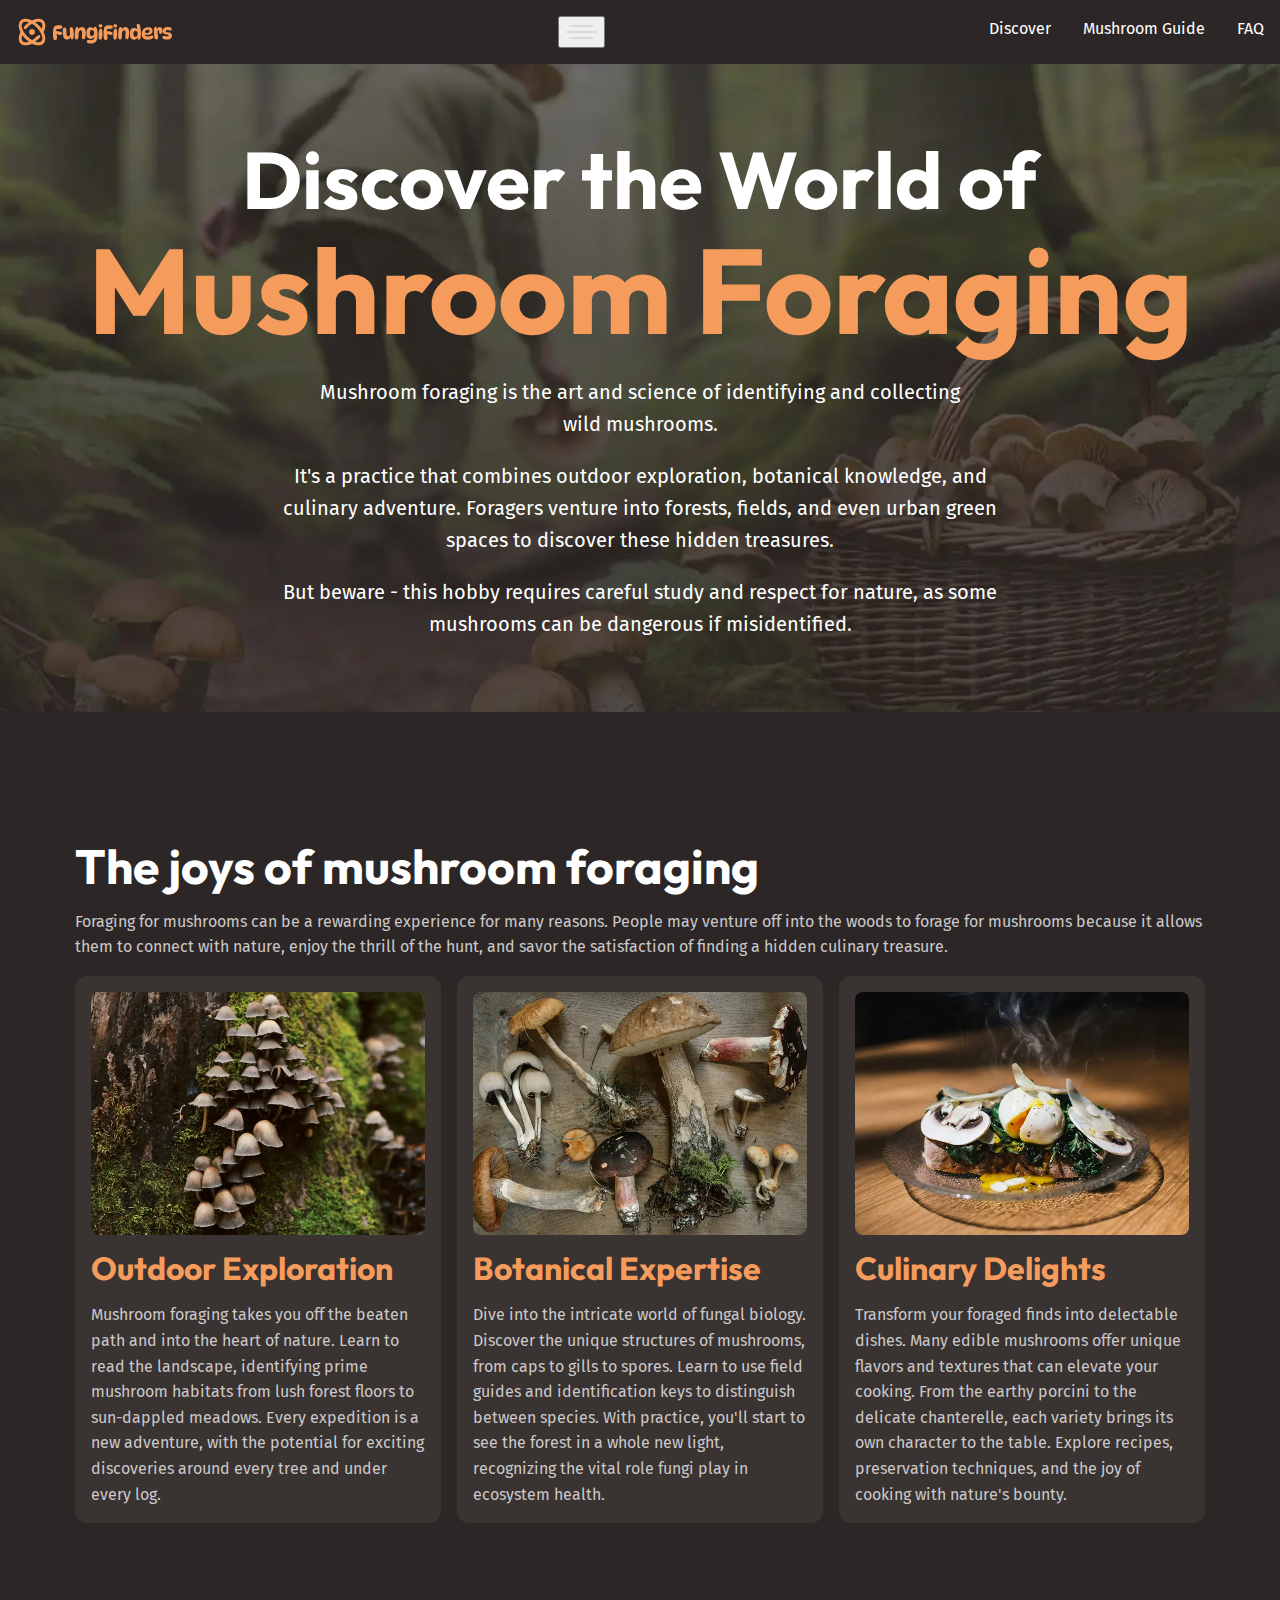
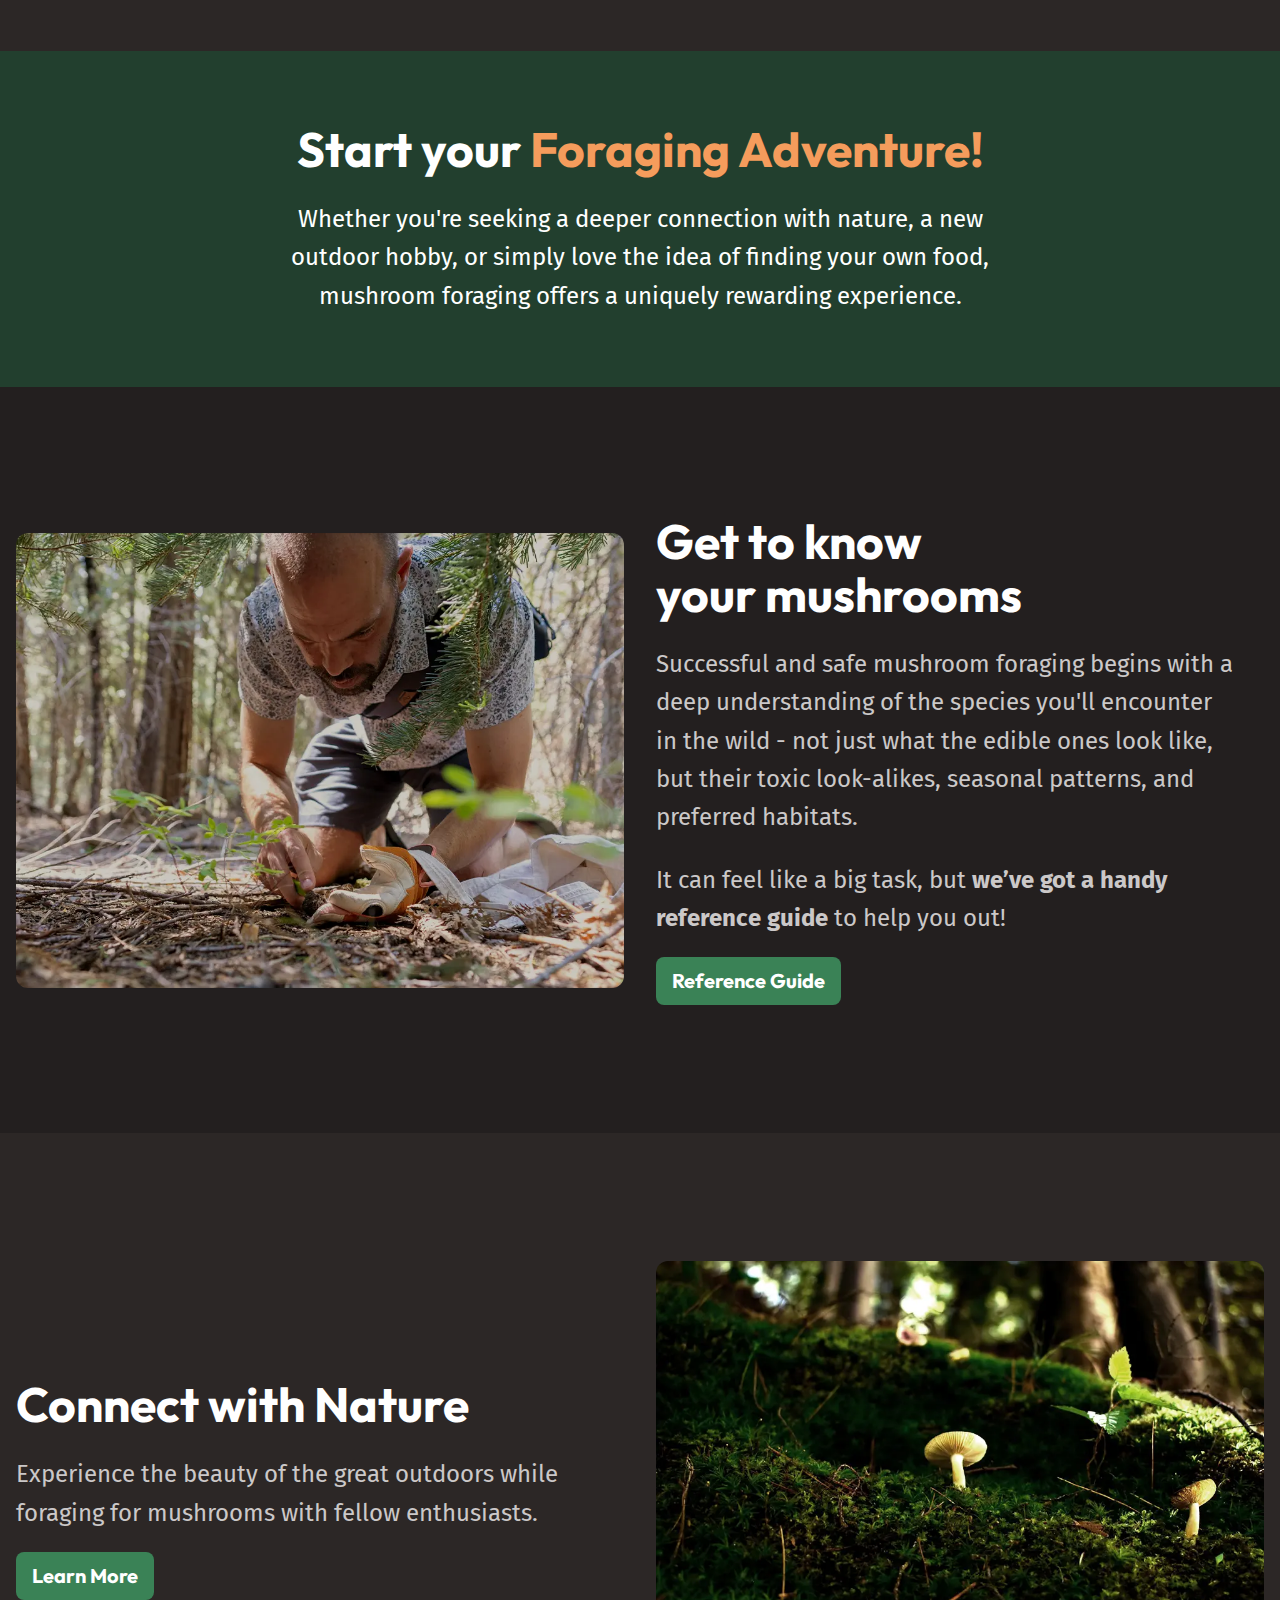
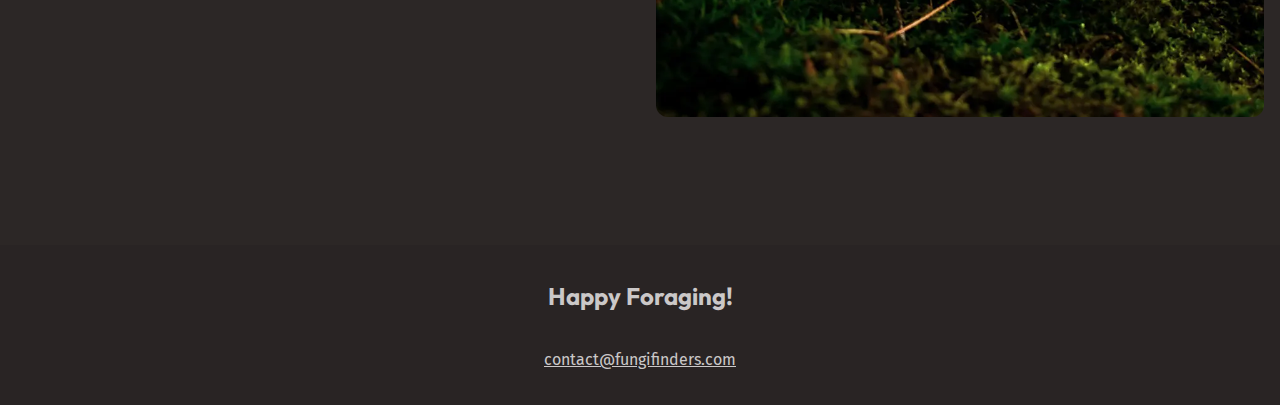
==== commit a81ced88: "Added Hamburger Menu" ====
--- a/index.html
+++ b/index.html
@@ -14,7 +14,11 @@
         <div class="wrapper" data-width="wide"> <!--site logo-->
             <div class="site-header--inner">
                 <img src="/assets/fungi-finders.svg" alt="Fungi finders" />
-                <nav class="primary-navigation">
+                <button aria-controls="primary-nav" aria-expanded="false">
+                    <span class="visually-hidden">Menu</span>
+                    <img src="/assets/hamburger.svg" alt="">
+                </button>
+                <nav id="primary-nav" class="primary-navigation">
                     <ul role="list">
                         <li><a href="/">Discover</a></li>
                         <li><a href="#">Mushroom Guide</a></li>
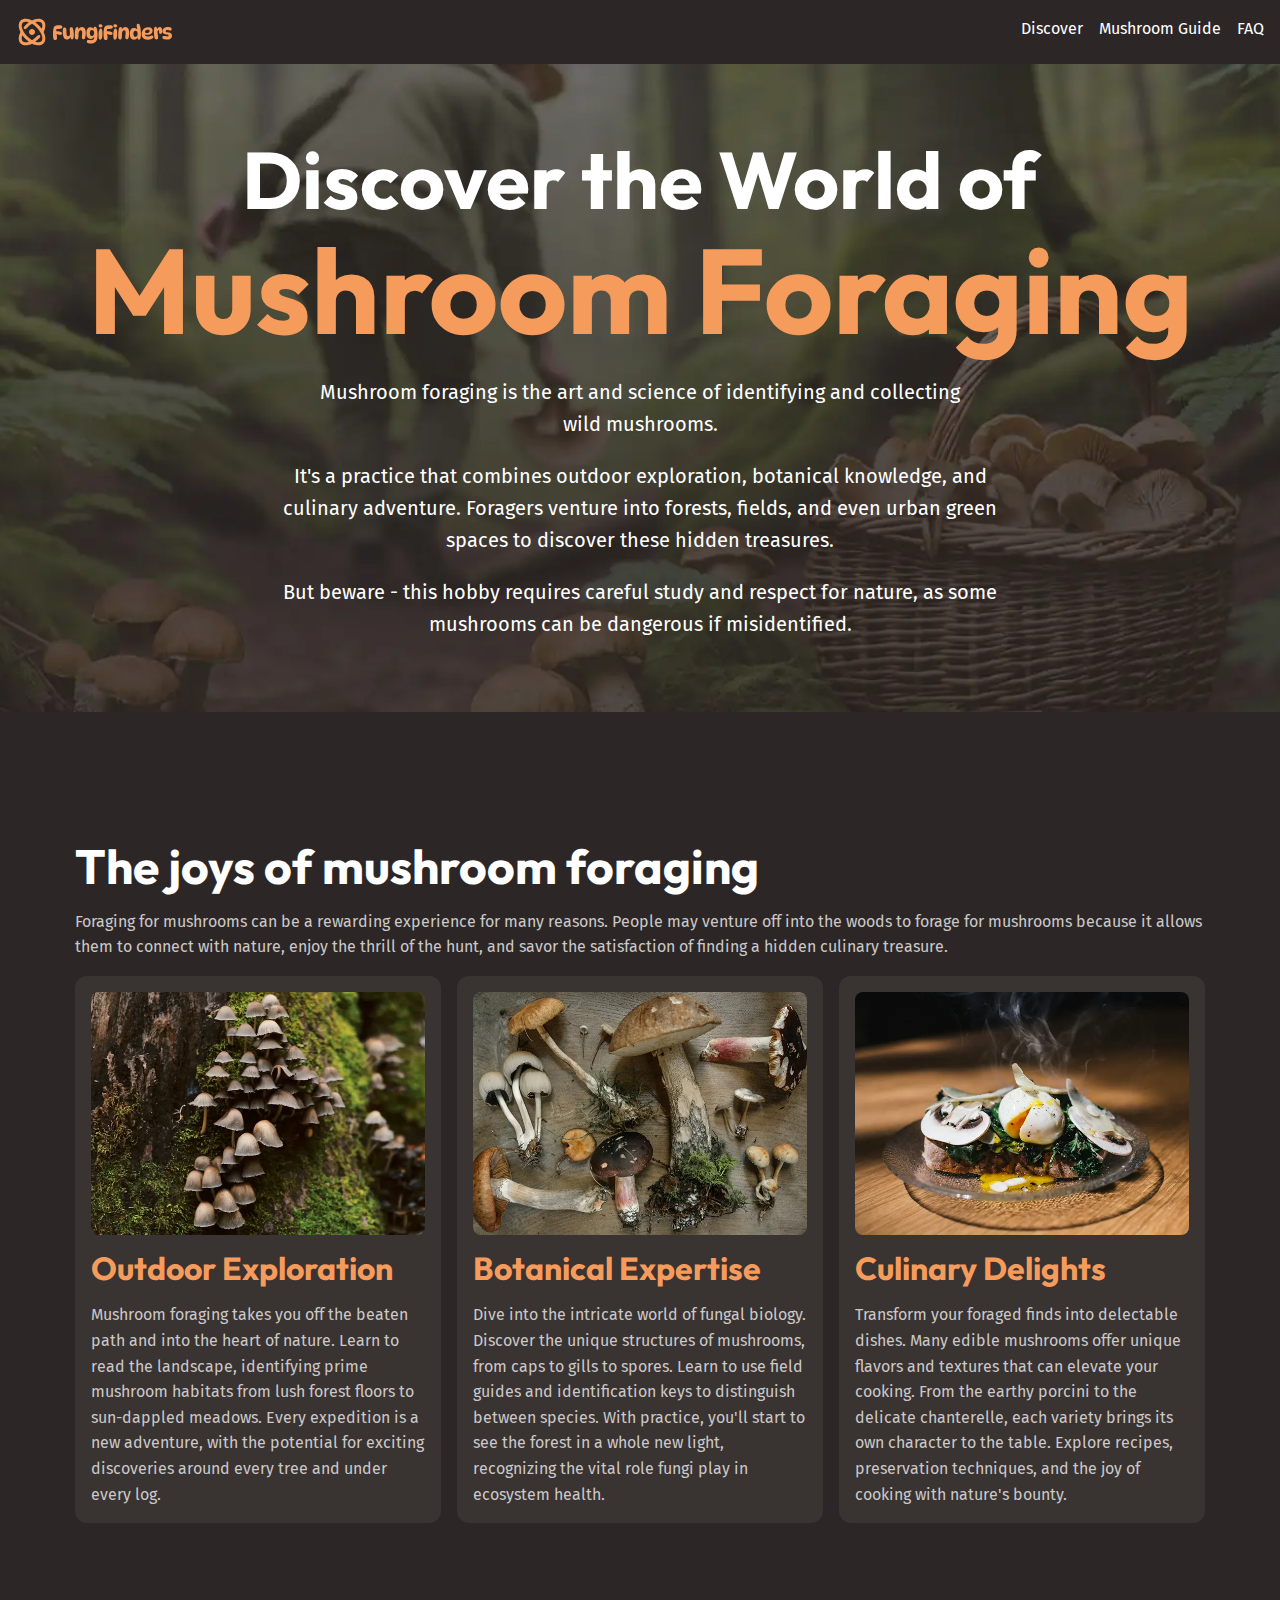
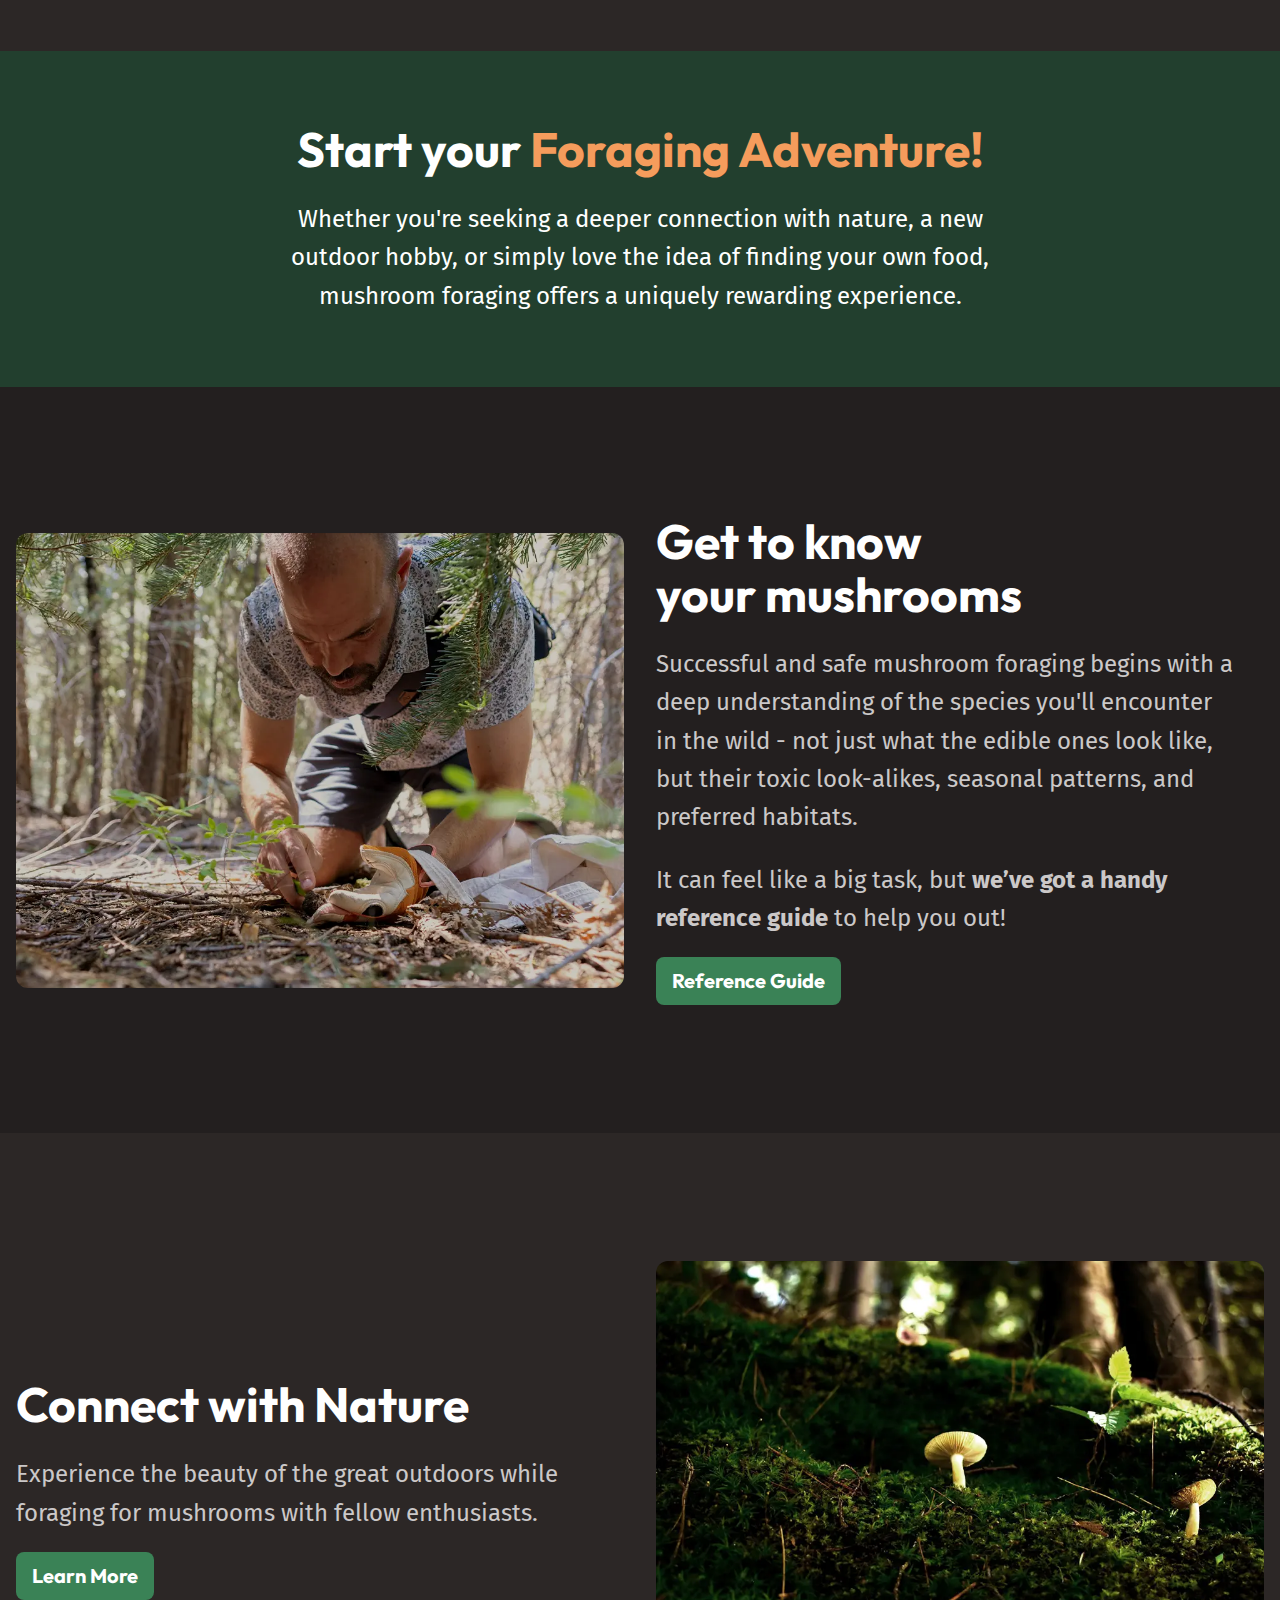
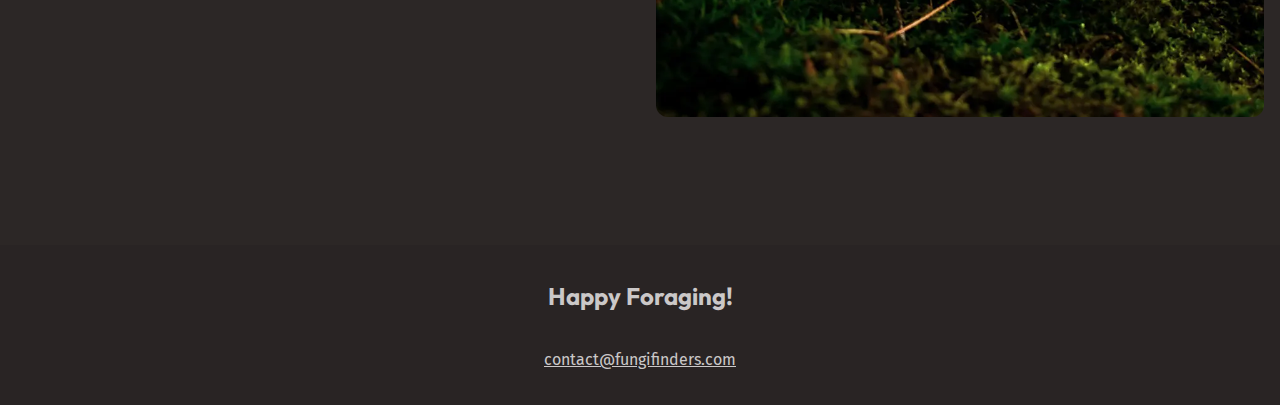
==== commit 7d947bac: "Hamburger functionality added" ====
--- a/index.html
+++ b/index.html
@@ -7,6 +7,7 @@
     <title>Fungi Finders</title>
     <link rel="stylesheet" href="/style.css">
     <link rel="stylesheet" href="/fonts.css">
+    <script src="/main.js" defer></script>
 </head>
 
 <body>
--- a/style.css
+++ b/style.css
@@ -288,18 +288,61 @@
     justify-content: space-between;
   }
 
+  [aria-controls="primary-nav"] {
+    z-index: 1000;
+    cursor: pointer;
+    background: transparent;
+    border: 0;
+    display: none;
+    img {
+      border-radius: 0;
+    }
+  }
+
   .primary-navigation {
     ul {
-      list-style: none;
-      margin: 0;
-      padding: 0;
       display: flex;
       flex-wrap: wrap;
-      gap: 0.5rem 2rem;
+      gap: 0.5rem 1rem;
     }
 
     a {
       text-decoration: none;
+    }
+
+    @media (width < 760px) {
+      display: none;
+      position: absolute;
+      z-index: 10;
+      top: 0;
+      right: 0;
+      font-size: var(--font-size-lg);
+      font-weight: 700;
+      font-family: var(--ff-heading);
+      background-color: var(--background-accent-main);
+      padding: 2rem;
+      border-radius: 0 0 0 var(--border-radius-lg);
+
+      ul {
+        gap: 0; /*remove gaps to bring in line easier*/
+        flex-direction: column;
+      }
+      /*In the menu the second two children are selected*/
+      li + li {
+        border-top: 2px solid var(--background-accent-light);
+        margin-block-start: 1.5rem;
+        padding-block-start: 1.5rem;
+      }
+    }
+  }
+
+  /*when the hamburger icon is clicked, the menu opens and then closes. the "~" sympbol is looking at only direct siblings so this only works when the nav is right next to the button in the html*/
+  @media (width < 760px) {
+    [aria-controls="primary-nav"] {
+      display: block;
+    }
+    [aria-expanded="true"] ~ .primary-navigation {
+      display: block;
     }
   }
 
--- a/fonts.css
+++ b/fonts.css
@@ -4,7 +4,7 @@
   font-family: "Outfit";
   font-style: normal;
   font-weight: 100;
-  src: url("./fonts/outfit-v11-latin-100.woff2") format("woff2"); /* Chrome 36+, Opera 23+, Firefox 39+, Safari 12+, iOS 10+ */
+  src: url("./assets/fonts/outfit-v11-latin-100.woff2") format("woff2"); /* Chrome 36+, Opera 23+, Firefox 39+, Safari 12+, iOS 10+ */
 }
 /* outfit-200 - latin */
 @font-face {
@@ -12,7 +12,7 @@
   font-family: "Outfit";
   font-style: normal;
   font-weight: 200;
-  src: url("./fonts/outfit-v11-latin-200.woff2") format("woff2"); /* Chrome 36+, Opera 23+, Firefox 39+, Safari 12+, iOS 10+ */
+  src: url("./assets/fonts/outfit-v11-latin-200.woff2") format("woff2"); /* Chrome 36+, Opera 23+, Firefox 39+, Safari 12+, iOS 10+ */
 }
 /* outfit-300 - latin */
 @font-face {
@@ -20,7 +20,7 @@
   font-family: "Outfit";
   font-style: normal;
   font-weight: 300;
-  src: url("./fonts/outfit-v11-latin-300.woff2") format("woff2"); /* Chrome 36+, Opera 23+, Firefox 39+, Safari 12+, iOS 10+ */
+  src: url("./assets/fonts/outfit-v11-latin-300.woff2") format("woff2"); /* Chrome 36+, Opera 23+, Firefox 39+, Safari 12+, iOS 10+ */
 }
 /* outfit-regular - latin */
 @font-face {
@@ -28,7 +28,7 @@
   font-family: "Outfit";
   font-style: normal;
   font-weight: 400;
-  src: url("./fonts/outfit-v11-latin-regular.woff2") format("woff2"); /* Chrome 36+, Opera 23+, Firefox 39+, Safari 12+, iOS 10+ */
+  src: url("./assets/fonts/outfit-v11-latin-regular.woff2") format("woff2"); /* Chrome 36+, Opera 23+, Firefox 39+, Safari 12+, iOS 10+ */
 }
 /* outfit-500 - latin */
 @font-face {
@@ -36,7 +36,7 @@
   font-family: "Outfit";
   font-style: normal;
   font-weight: 500;
-  src: url("./fonts/outfit-v11-latin-500.woff2") format("woff2"); /* Chrome 36+, Opera 23+, Firefox 39+, Safari 12+, iOS 10+ */
+  src: url("./assets/fonts/outfit-v11-latin-500.woff2") format("woff2"); /* Chrome 36+, Opera 23+, Firefox 39+, Safari 12+, iOS 10+ */
 }
 /* outfit-600 - latin */
 @font-face {
@@ -44,7 +44,7 @@
   font-family: "Outfit";
   font-style: normal;
   font-weight: 600;
-  src: url("./fonts/outfit-v11-latin-600.woff2") format("woff2"); /* Chrome 36+, Opera 23+, Firefox 39+, Safari 12+, iOS 10+ */
+  src: url("./assets/fonts/outfit-v11-latin-600.woff2") format("woff2"); /* Chrome 36+, Opera 23+, Firefox 39+, Safari 12+, iOS 10+ */
 }
 /* outfit-700 - latin */
 @font-face {
@@ -52,7 +52,7 @@
   font-family: "Outfit";
   font-style: normal;
   font-weight: 700;
-  src: url("./fonts/outfit-v11-latin-700.woff2") format("woff2"); /* Chrome 36+, Opera 23+, Firefox 39+, Safari 12+, iOS 10+ */
+  src: url("./assets/fonts/outfit-v11-latin-700.woff2") format("woff2"); /* Chrome 36+, Opera 23+, Firefox 39+, Safari 12+, iOS 10+ */
 }
 /* outfit-800 - latin */
 @font-face {
@@ -60,7 +60,7 @@
   font-family: "Outfit";
   font-style: normal;
   font-weight: 800;
-  src: url("./fonts/outfit-v11-latin-800.woff2") format("woff2"); /* Chrome 36+, Opera 23+, Firefox 39+, Safari 12+, iOS 10+ */
+  src: url("./assets/fonts/outfit-v11-latin-800.woff2") format("woff2"); /* Chrome 36+, Opera 23+, Firefox 39+, Safari 12+, iOS 10+ */
 }
 /* outfit-900 - latin */
 @font-face {
@@ -68,7 +68,7 @@
   font-family: "Outfit";
   font-style: normal;
   font-weight: 900;
-  src: url("./fonts/outfit-v11-latin-900.woff2") format("woff2"); /* Chrome 36+, Opera 23+, Firefox 39+, Safari 12+, iOS 10+ */
+  src: url("./assets/fonts/outfit-v11-latin-900.woff2") format("woff2"); /* Chrome 36+, Opera 23+, Firefox 39+, Safari 12+, iOS 10+ */
 }
 
 /* fira-sans-regular - latin */
@@ -77,7 +77,7 @@
   font-family: "Fira Sans";
   font-style: normal;
   font-weight: 400;
-  src: url("./fonts/fira-sans-v17-latin-regular.woff2") format("woff2"); /* Chrome 36+, Opera 23+, Firefox 39+, Safari 12+, iOS 10+ */
+  src: url("./assets/fonts/fira-sans-v17-latin-regular.woff2") format("woff2"); /* Chrome 36+, Opera 23+, Firefox 39+, Safari 12+, iOS 10+ */
 }
 /* fira-sans-italic - latin */
 @font-face {
@@ -85,7 +85,7 @@
   font-family: "Fira Sans";
   font-style: italic;
   font-weight: 400;
-  src: url("./fonts/fira-sans-v17-latin-italic.woff2") format("woff2"); /* Chrome 36+, Opera 23+, Firefox 39+, Safari 12+, iOS 10+ */
+  src: url("./assets/fonts/fira-sans-v17-latin-italic.woff2") format("woff2"); /* Chrome 36+, Opera 23+, Firefox 39+, Safari 12+, iOS 10+ */
 }
 /* fira-sans-700 - latin */
 @font-face {
@@ -93,7 +93,7 @@
   font-family: "Fira Sans";
   font-style: normal;
   font-weight: 700;
-  src: url("./fonts/fira-sans-v17-latin-700.woff2") format("woff2"); /* Chrome 36+, Opera 23+, Firefox 39+, Safari 12+, iOS 10+ */
+  src: url("./assets/fonts/fira-sans-v17-latin-700.woff2") format("woff2"); /* Chrome 36+, Opera 23+, Firefox 39+, Safari 12+, iOS 10+ */
 }
 /* fira-sans-700italic - latin */
 @font-face {
@@ -101,5 +101,5 @@
   font-family: "Fira Sans";
   font-style: italic;
   font-weight: 700;
-  src: url("./fonts/fira-sans-v17-latin-700italic.woff2") format("woff2"); /* Chrome 36+, Opera 23+, Firefox 39+, Safari 12+, iOS 10+ */
+  src: url("./assets/fonts/fira-sans-v17-latin-700italic.woff2") format("woff2"); /* Chrome 36+, Opera 23+, Firefox 39+, Safari 12+, iOS 10+ */
 }
